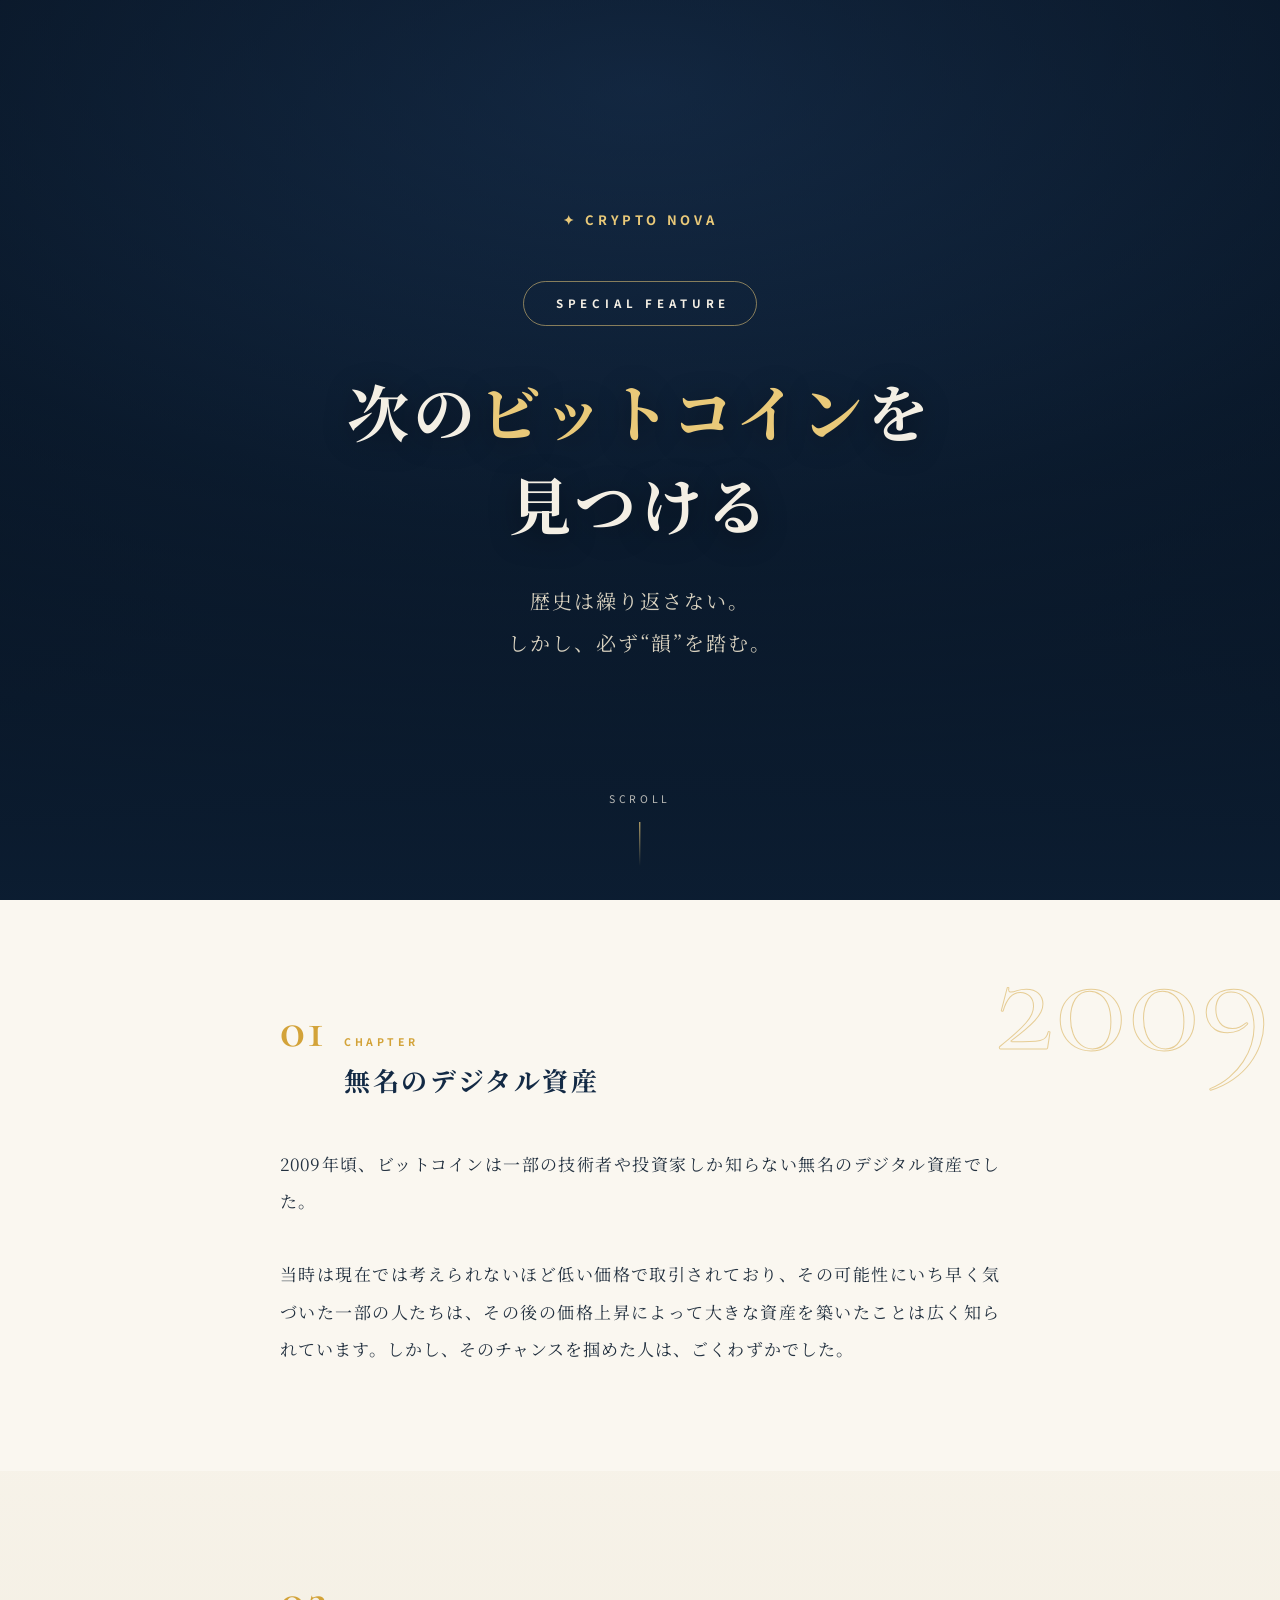
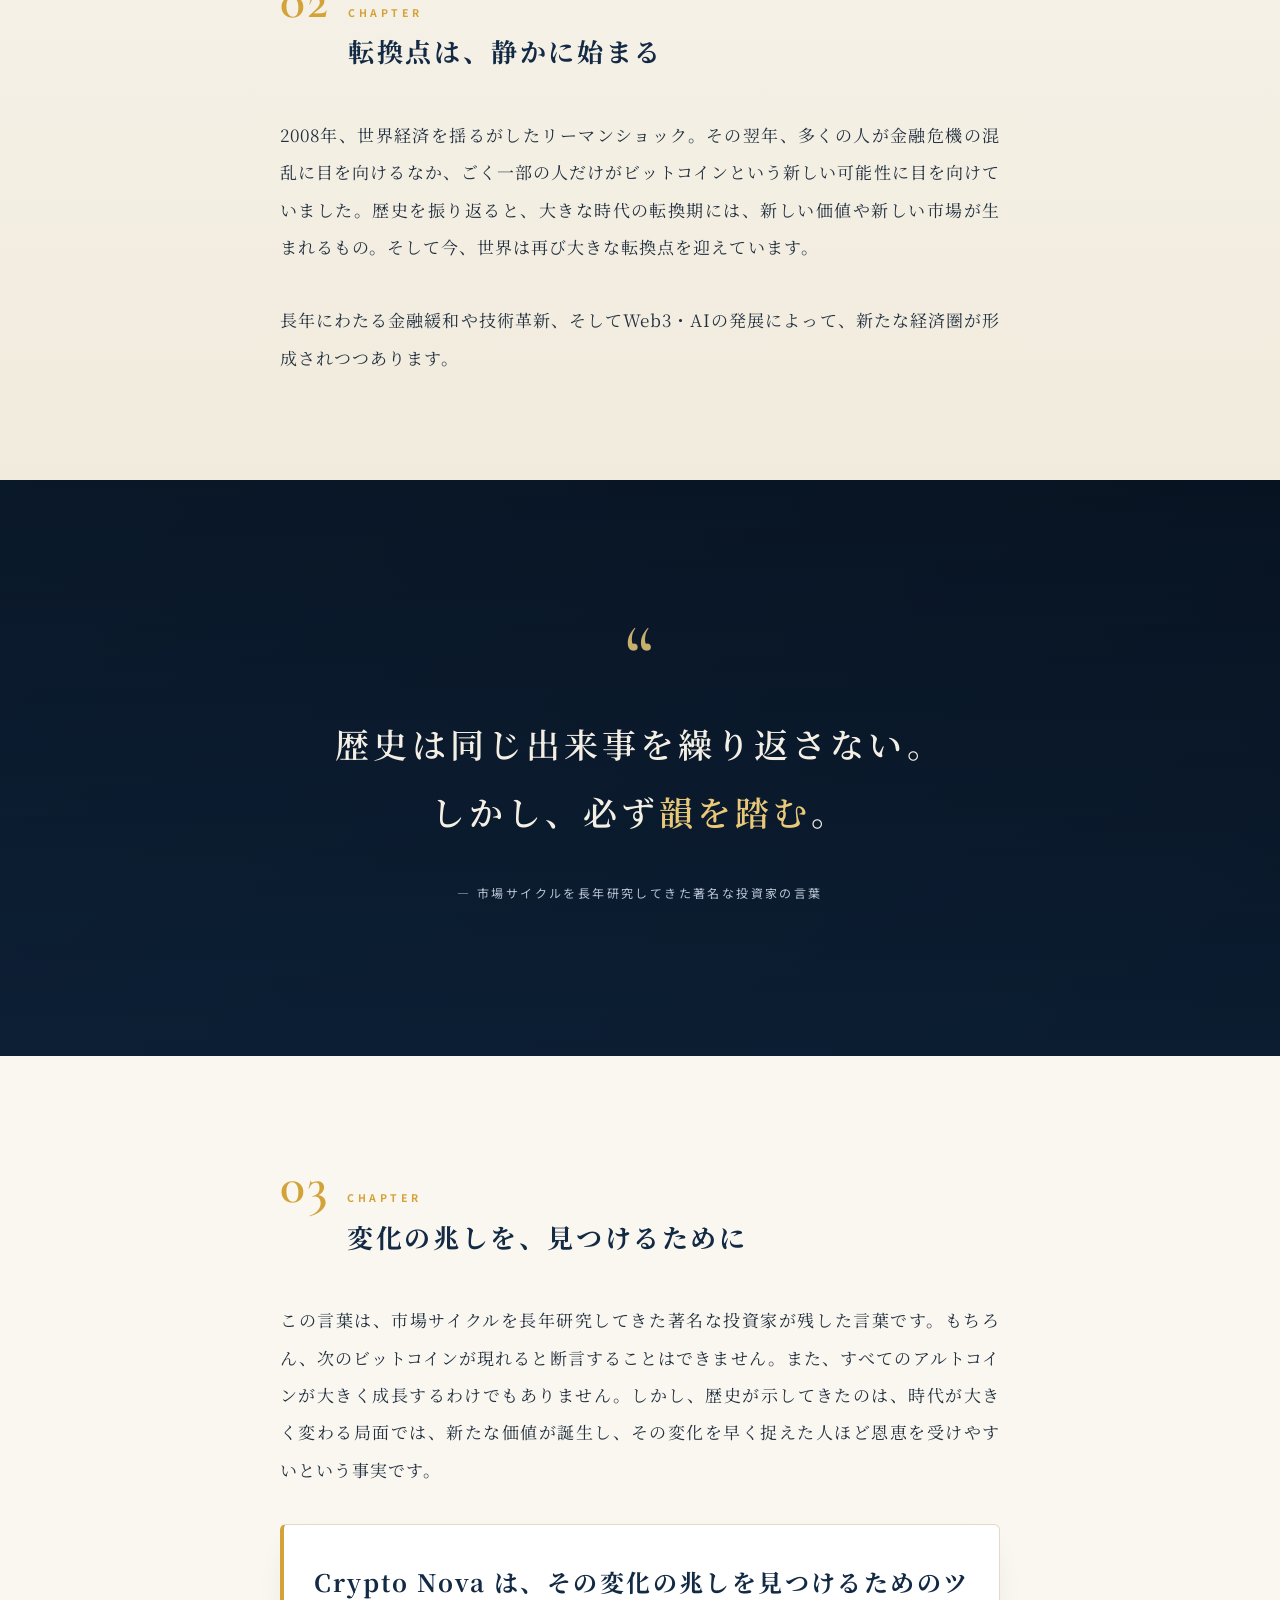
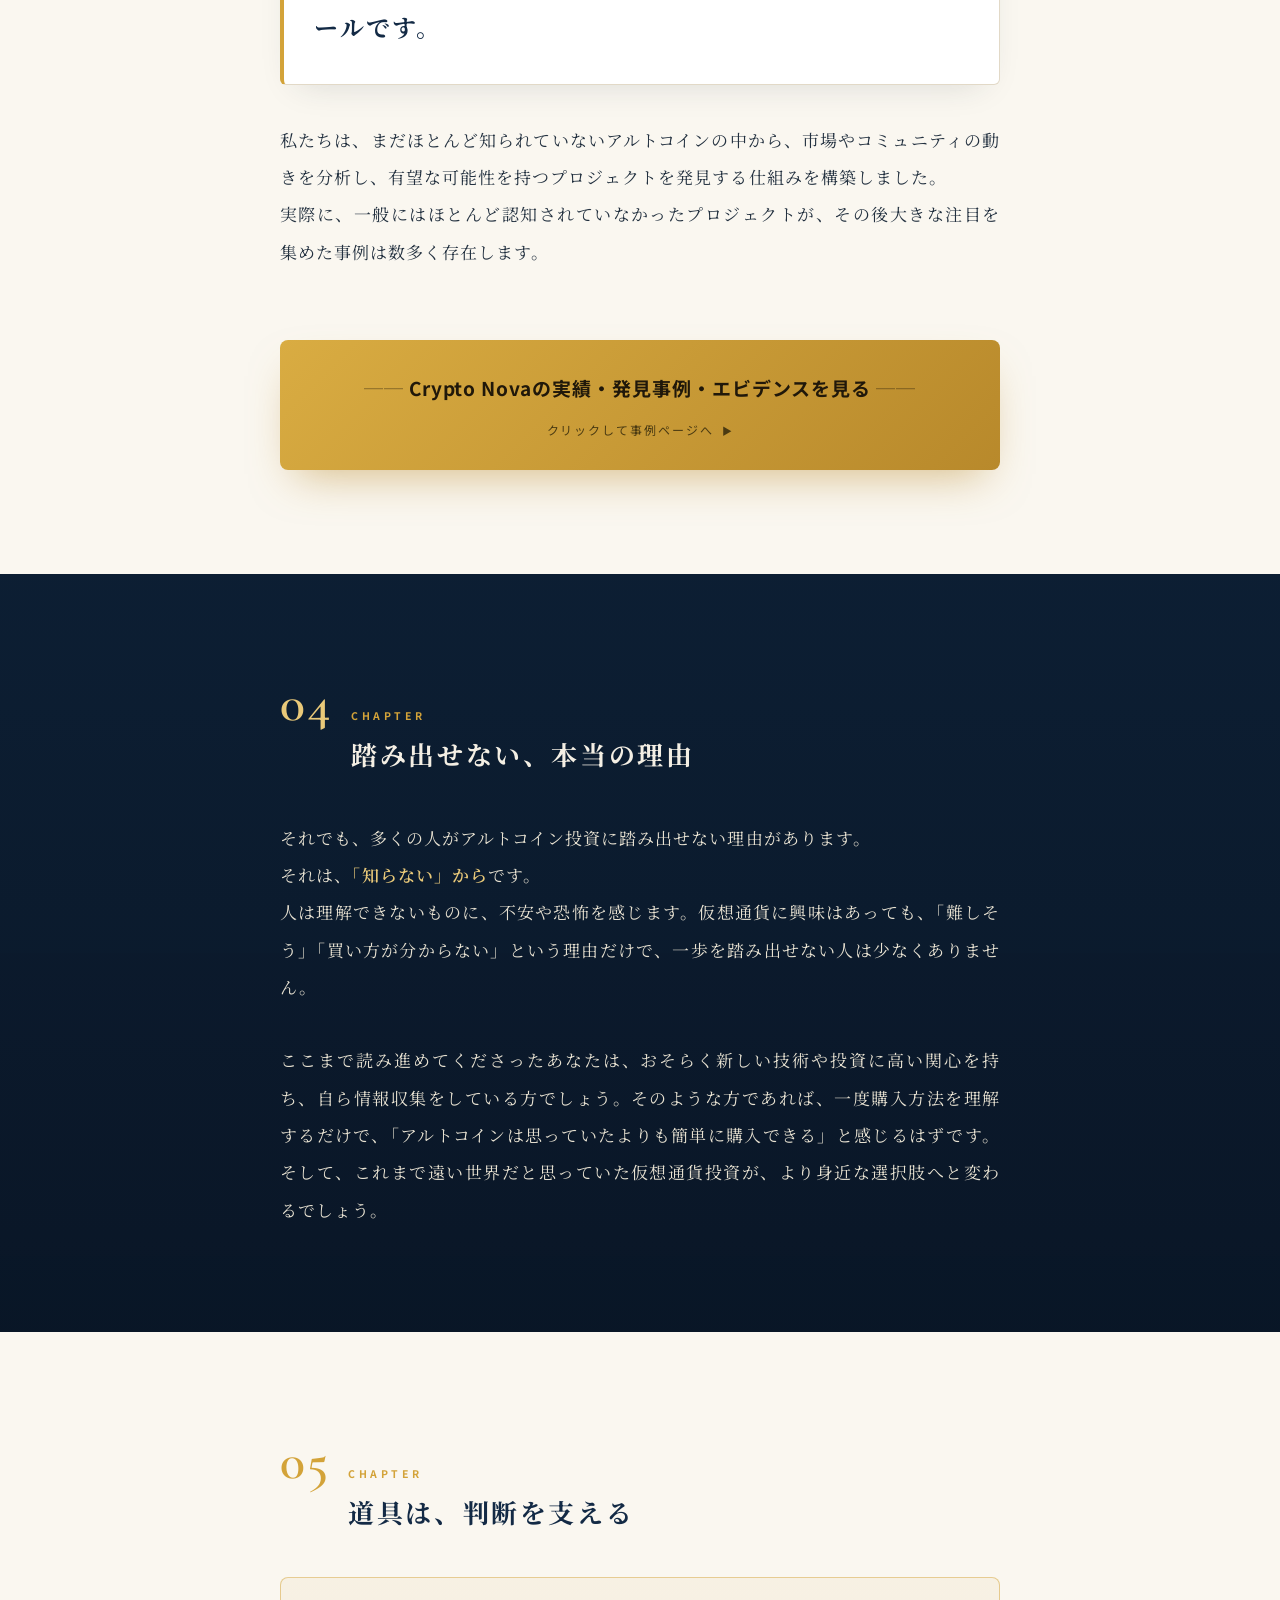
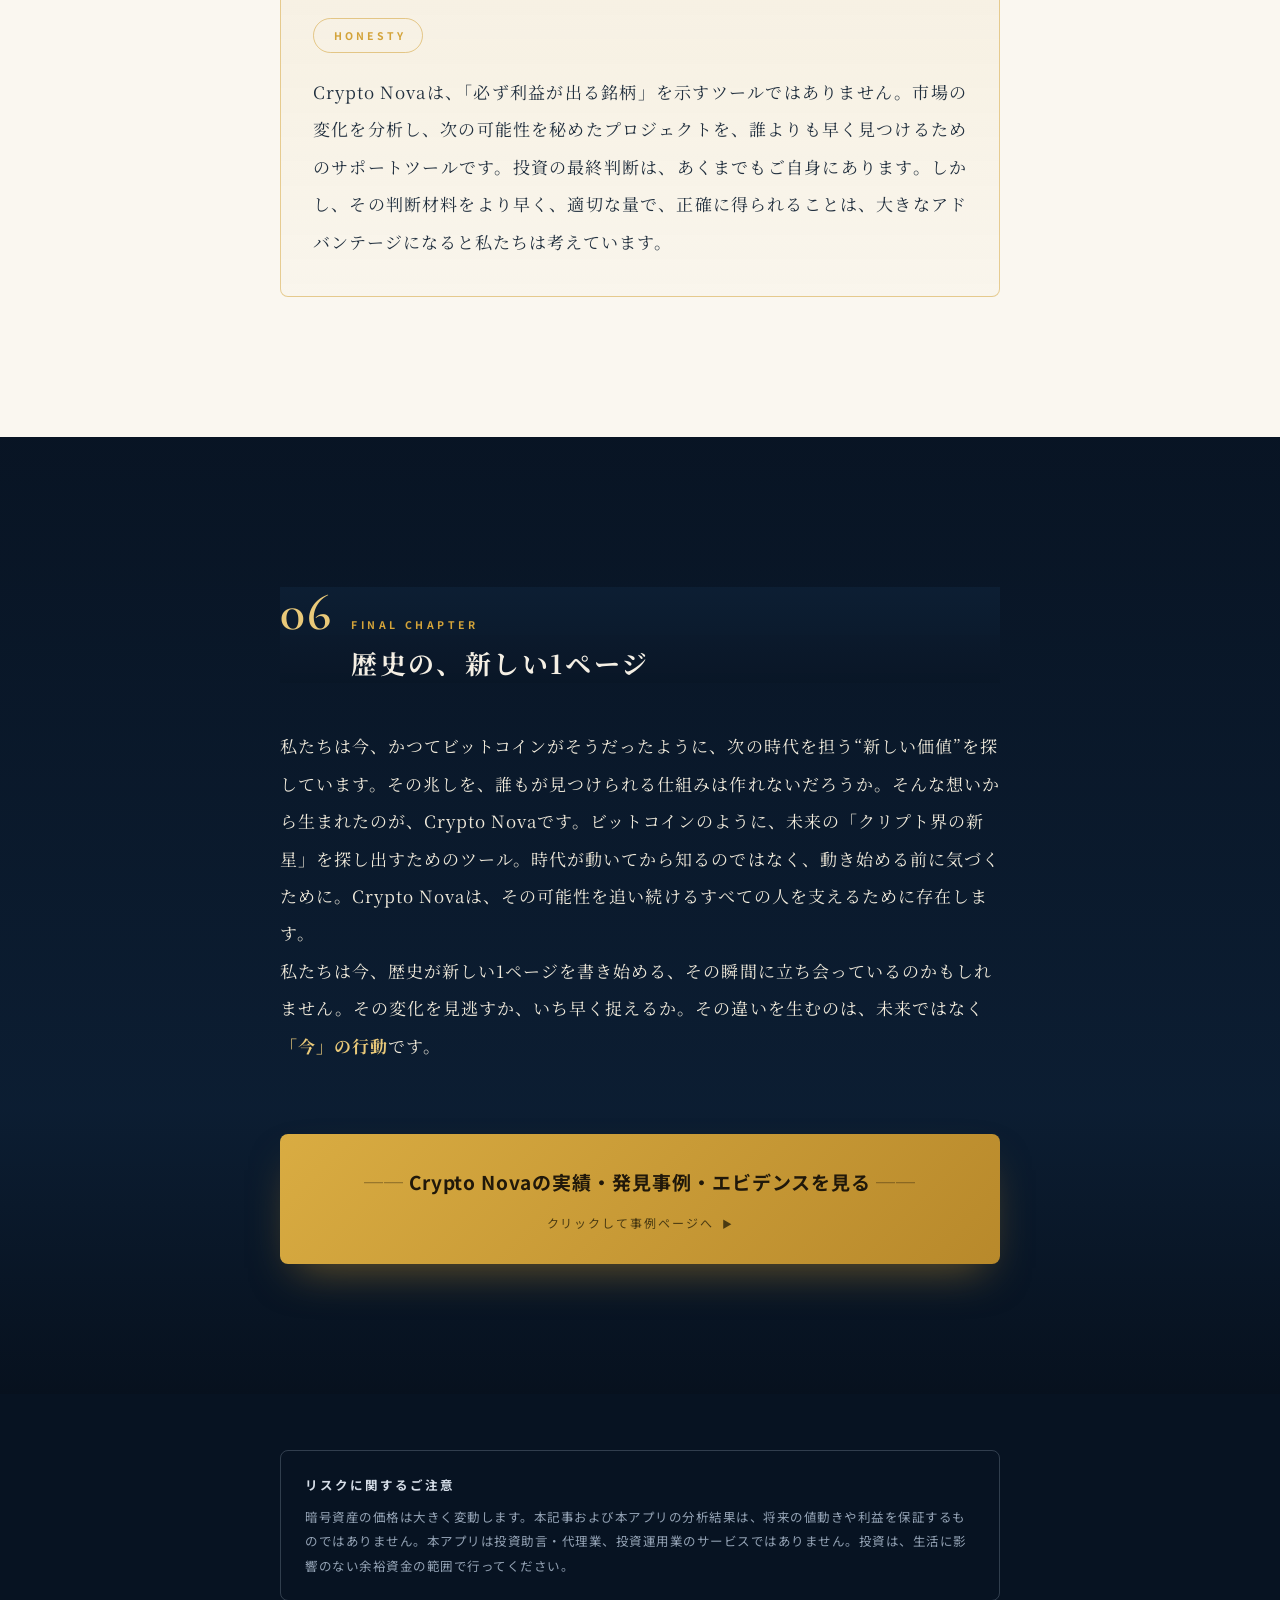
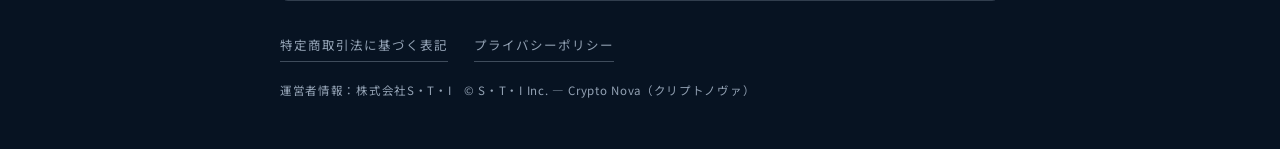
==== article2.html @ c50ba58b "リッチ版の記事型LP article2.html を追加（章立て・背景画像・スクロール演出）" ====
<!doctype html>
<html lang="ja">
<head>
<meta charset="utf-8" />
<meta name="viewport" content="width=device-width, initial-scale=1" />
<title>次のビットコインを見つける｜Crypto Nova 特集</title>
<meta name="description" content="歴史は繰り返さない。しかし、必ず“韻”を踏む。時代の転換点と暗号資産市場について、Crypto Novaが考えていること。">
<meta name="robots" content="noindex">

<meta property="og:type" content="article">
<meta property="og:site_name" content="Crypto Nova（クリプトノヴァ）">
<meta property="og:title" content="次のビットコインを見つける">
<meta property="og:description" content="歴史は繰り返さない。しかし、必ず“韻”を踏む。">
<meta property="og:locale" content="ja_JP">

<link rel="icon" href="data:image/svg+xml,%3Csvg xmlns='http://www.w3.org/2000/svg' viewBox='0 0 32 32'%3E%3Crect width='32' height='32' rx='7' fill='%23132A45'/%3E%3Cpath d='M16 5l2.4 8.6L27 16l-8.6 2.4L16 27l-2.4-8.6L5 16l8.6-2.4z' fill='%23FFE9A8'/%3E%3C/svg%3E">
<link rel="preconnect" href="https://fonts.googleapis.com">
<link rel="preconnect" href="https://fonts.gstatic.com" crossorigin>
<link href="https://fonts.googleapis.com/css2?family=Noto+Serif+JP:wght@400;500;600;700&family=Noto+Sans+JP:wght@400;500;700&family=Cormorant+Garamond:ital,wght@0,500;0,600&display=swap" rel="stylesheet">

<style>
:root{
  --paper:#FAF7F0;
  --paper-2:#F1EBDD;
  --ink:#22303F;
  --ink-dim:#5C6B7C;
  --navy:#132A45;
  --navy-2:#0C1E33;
  --blue:#1B6FD0;
  --gold:#D3A339;
  --gold-soft:#E9C979;
  --gold-pale:#F6E7BE;
  --line:#E2D9C7;
  --serif:"Noto Serif JP","Hiragino Mincho ProN","Yu Mincho",serif;
  --sans:"Noto Sans JP","Hiragino Kaku Gothic ProN",sans-serif;
  --latin:"Cormorant Garamond",Georgia,serif;
}
*{ margin:0; padding:0; box-sizing:border-box; }
html{ scroll-behavior:smooth; }
body{
  background:var(--paper);
  color:var(--ink);
  font-family:var(--serif);
  font-size:17px;
  line-height:2.2;
  letter-spacing:.06em;
  overflow-x:hidden;
  -webkit-font-smoothing:antialiased;
}
a{ color:inherit; text-decoration:none; }
img{ max-width:100%; display:block; }
::selection{ background:rgba(233,201,121,.4); }

/* 読了プログレスバー */
.progress{ position:fixed; top:0; left:0; width:100%; height:3px; z-index:60; }
.progress i{ display:block; height:100%; width:0; background:linear-gradient(90deg,var(--gold),var(--gold-soft)); }

/* ふわっと出現 */
.rv{ opacity:0; transform:translateY(26px); transition:opacity .9s ease, transform .9s ease; }
.rv.on{ opacity:1; transform:none; }

/* ============ HERO（第0章・全画面） ============ */
.hero{
  position:relative; min-height:100svh;
  display:flex; align-items:center; justify-content:center; text-align:center;
  color:#F4EFE4;
  background:
    linear-gradient(180deg, rgba(7,17,30,.55) 0%, rgba(7,17,30,.35) 45%, rgba(12,30,51,.92) 100%),
    url("images/article-hero.webp") center/cover no-repeat,
    radial-gradient(120% 90% at 50% 10%, #1E3D63 0%, #0C1E33 55%, #060F1B 100%);
}
.hero-in{ position:relative; z-index:2; padding:90px 24px 120px; max-width:820px; }
.hero-brand{
  font-family:var(--sans); font-size:13px; font-weight:700; letter-spacing:.28em;
  color:var(--gold-soft); margin-bottom:46px;
}
.hero-brand .star{ margin-right:8px; }
.hero-kicker{
  display:inline-block; font-family:var(--sans); font-size:11.5px; font-weight:700;
  letter-spacing:.42em; padding:9px 26px 9px 32px; margin-bottom:38px;
  color:#F4EFE4; border:1px solid rgba(233,201,121,.55); border-radius:100px;
}
.hero h1{
  font-size:clamp(34px,7vw,62px); font-weight:700; line-height:1.5;
  letter-spacing:.06em; margin-bottom:30px;
  text-shadow:0 4px 30px rgba(0,0,0,.45);
}
.hero h1 .gold{ color:var(--gold-soft); }
.hero-lede{
  font-size:clamp(15.5px,2.8vw,20px); line-height:2.1; color:#D9D2C0;
  letter-spacing:.1em;
}
.hero-scroll{
  position:absolute; bottom:34px; left:50%; transform:translateX(-50%);
  font-family:var(--sans); font-size:10.5px; letter-spacing:.34em; color:rgba(244,239,228,.75);
  z-index:2;
}
.hero-scroll::after{
  content:""; display:block; width:1px; height:44px; margin:12px auto 0;
  background:linear-gradient(180deg, var(--gold-soft), transparent);
  animation:drip 2s ease-in-out infinite;
}
@keyframes drip{ 0%{ transform:scaleY(0); transform-origin:top; } 55%{ transform:scaleY(1); transform-origin:top; } 100%{ opacity:0; transform:scaleY(1); } }

/* ============ 章見出し ============ */
.chapter{
  display:flex; align-items:baseline; gap:18px; margin-bottom:44px;
}
.ch-num{
  font-family:var(--latin); font-size:52px; line-height:1; color:var(--gold);
  font-weight:600; letter-spacing:.04em;
}
.ch-body .ch-en{
  font-family:var(--sans); font-size:10.5px; font-weight:700; letter-spacing:.34em;
  color:var(--gold); margin-bottom:6px;
}
.ch-body .ch-ttl{
  font-size:clamp(20px,3.6vw,26px); font-weight:700; color:var(--navy);
  letter-spacing:.1em; line-height:1.6;
}
.dark .ch-body .ch-ttl{ color:#F4EFE4; }
.dark .ch-num{ color:var(--gold-soft); }

/* ============ 本文ブロック ============ */
.block{ position:relative; padding:104px 24px; }
.block-in{ max-width:720px; margin:0 auto; position:relative; z-index:2; }
.block p{ margin-bottom:2.1em; text-align:justify; }
.block p:last-child{ margin-bottom:0; }
.block p b{ font-weight:600; color:var(--navy); }

.bg-paper{ background:var(--paper); }
.bg-paper2{
  background:
    linear-gradient(180deg, rgba(250,247,240,.6), rgba(241,235,221,.9)),
    var(--paper-2);
}
.dark{
  background:
    linear-gradient(180deg, rgba(12,30,51,.94), rgba(9,22,38,.96)),
    var(--navy-2);
  color:#E8E2D2;
}
.dark .block-in p b{ color:var(--gold-soft); }

/* 年号の大装飾 */
.year-mark{
  font-family:var(--latin); font-size:clamp(84px,16vw,150px); line-height:1;
  color:transparent; -webkit-text-stroke:1px rgba(211,163,57,.5);
  position:absolute; top:26px; right:8px; z-index:1; user-select:none;
}

/* ============ 引用（全幅・背景画像） ============ */
.quote-sec{
  position:relative; padding:150px 24px; text-align:center; color:#F4EFE4;
  background:
    linear-gradient(180deg, rgba(7,17,30,.78), rgba(12,30,51,.85)),
    url("images/article-quote.webp") center/cover no-repeat,
    linear-gradient(135deg, #14304F 0%, #0C1E33 60%, #071220 100%);
}
.quote-sec .q-mark{
  font-family:var(--latin); font-size:90px; line-height:.6; color:var(--gold-soft); opacity:.85;
  display:block; margin-bottom:26px;
}
.quote-sec .q-body{
  font-size:clamp(21px,4.4vw,34px); font-weight:600; line-height:2;
  letter-spacing:.12em; max-width:760px; margin:0 auto;
}
.quote-sec .q-body .gold{ color:var(--gold-soft); }
.quote-sec .q-cite{
  margin-top:34px; font-family:var(--sans); font-size:12px; letter-spacing:.2em; color:#B9C5D4;
}

/* ============ エビデンス誘導CTA ============ */
.evi{ margin:70px 0 0; text-align:center; }
.evi a{
  position:relative; display:block; overflow:hidden;
  background:linear-gradient(135deg,#D9AC42,#B8892B);
  color:#20180A; border-radius:8px;
  padding:30px 26px 27px;
  box-shadow:0 20px 44px -16px rgba(184,137,43,.55);
  transition:transform .18s ease, box-shadow .18s ease;
}
.evi a:hover{ transform:translateY(-3px); box-shadow:0 26px 54px -16px rgba(184,137,43,.65); }
.evi a::after{
  content:""; position:absolute; top:0; left:-70%; width:45%; height:100%;
  background:linear-gradient(105deg, transparent, rgba(255,255,255,.5), transparent);
  transform:skewX(-18deg);
  animation:shine 3.4s ease-in-out infinite;
}
@keyframes shine{ 0%,60%{ left:-70%; } 100%{ left:130%; } }
.evi .evi-line{
  font-family:var(--sans); font-weight:700;
  font-size:clamp(15px,3vw,19px); letter-spacing:.05em; line-height:1.8;
}
.evi .evi-line::before{ content:"── "; opacity:.55; }
.evi .evi-line::after{ content:" ──"; opacity:.55; }
.evi .evi-sub{
  display:block; margin-top:9px; font-family:var(--sans); font-size:12px;
  letter-spacing:.16em; color:#4A3A12;
}
.evi .evi-sub::after{ content:"▶"; font-size:10px; margin-left:8px; }

/* ============ コールアウト ============ */
.callout{
  margin:0 0 2.1em; padding:34px 30px;
  background:#fff; border:1px solid var(--line); border-left:4px solid var(--gold);
  border-radius:6px; box-shadow:0 14px 34px -18px rgba(34,48,63,.18);
}
.callout .co-big{
  font-size:clamp(19px,3.4vw,24px); font-weight:700; color:var(--navy);
  line-height:1.9; letter-spacing:.08em;
}

/* 正直の枠（利益保証しない段落） */
.honest{
  margin:0 0 2.1em; padding:36px 32px;
  border:1px solid rgba(211,163,57,.5); border-radius:8px;
  background:linear-gradient(180deg, rgba(211,163,57,.07), rgba(211,163,57,.02));
}
.honest .h-tag{
  display:inline-block; font-family:var(--sans); font-size:10.5px; font-weight:700;
  letter-spacing:.3em; color:var(--gold); border:1px solid rgba(211,163,57,.55);
  border-radius:100px; padding:5px 16px 5px 20px; margin-bottom:20px;
}

/* ============ 最終章（背景画像） ============ */
.final{
  position:relative; padding:150px 24px 130px; color:#F0EADB;
  background:
    linear-gradient(180deg, rgba(7,17,30,.82) 0%, rgba(12,30,51,.88) 70%, rgba(7,17,30,.96) 100%),
    url("images/article-dawn.webp") center/cover no-repeat,
    linear-gradient(180deg, #0F2440 0%, #071322 100%);
}
.final .block-in p b{ color:var(--gold-soft); }

/* ============ フッター ============ */
footer{ background:#071322; color:#93A2B4; padding:56px 24px 46px; font-family:var(--sans); }
.foot-in{ max-width:720px; margin:0 auto; }
.risk{
  font-size:12.5px; line-height:1.95; letter-spacing:.04em;
  padding:22px 24px; border:1px solid rgba(147,162,180,.3); border-radius:8px;
  margin-bottom:30px;
}
.risk b{ display:block; color:#D6DEE8; margin-bottom:8px; letter-spacing:.16em; }
.foot-links{ display:flex; flex-wrap:wrap; gap:10px 26px; font-size:12.5px; margin-bottom:16px; }
.foot-links a{ border-bottom:1px solid rgba(147,162,180,.4); padding-bottom:2px; }
.foot-links a:hover{ color:#fff; }
.copy{ font-size:11.5px; letter-spacing:.06em; }

@media (max-width:600px){
  body{ font-size:15.5px; line-height:2.1; }
  .block{ padding:78px 20px; }
  .quote-sec{ padding:110px 20px; }
  .final{ padding:110px 20px 96px; }
  .chapter{ gap:14px; margin-bottom:34px; }
  .ch-num{ font-size:40px; }
  .callout{ padding:26px 20px; }
  .honest{ padding:28px 20px; }
  .evi{ margin-top:54px; }
}
</style>
</head>
<body>

<div class="progress" aria-hidden="true"><i id="pgb"></i></div>

<!-- ============ HERO ============ -->
<header class="hero">
  <div class="hero-in">
    <p class="hero-brand"><span class="star">✦</span>CRYPTO NOVA</p>
    <p class="hero-kicker">SPECIAL FEATURE</p>
    <h1>次の<span class="gold">ビットコイン</span>を<br>見つける</h1>
    <p class="hero-lede">歴史は繰り返さない。<br>しかし、必ず“韻”を踏む。</p>
  </div>
  <p class="hero-scroll">SCROLL</p>
</header>

<main>

<!-- ============ 第1章：2009 ============ -->
<section class="block bg-paper">
  <span class="year-mark" aria-hidden="true">2009</span>
  <div class="block-in">
    <div class="chapter rv">
      <span class="ch-num">01</span>
      <div class="ch-body">
        <p class="ch-en">CHAPTER</p>
        <p class="ch-ttl">無名のデジタル資産</p>
      </div>
    </div>
    <p class="rv">2009年頃、ビットコインは一部の技術者や投資家しか知らない無名のデジタル資産でした。</p>
    <p class="rv">当時は現在では考えられないほど低い価格で取引されており、その可能性にいち早く気づいた一部の人たちは、その後の価格上昇によって大きな資産を築いたことは広く知られています。しかし、そのチャンスを掴めた人は、ごくわずかでした。</p>
  </div>
</section>

<!-- ============ 第2章：転換点 ============ -->
<section class="block bg-paper2">
  <div class="block-in">
    <div class="chapter rv">
      <span class="ch-num">02</span>
      <div class="ch-body">
        <p class="ch-en">CHAPTER</p>
        <p class="ch-ttl">転換点は、静かに始まる</p>
      </div>
    </div>
    <p class="rv">2008年、世界経済を揺るがしたリーマンショック。その翌年、多くの人が金融危機の混乱に目を向けるなか、ごく一部の人だけがビットコインという新しい可能性に目を向けていました。歴史を振り返ると、大きな時代の転換期には、新しい価値や新しい市場が生まれるもの。そして今、世界は再び大きな転換点を迎えています。</p>
    <p class="rv">長年にわたる金融緩和や技術革新、そしてWeb3・AIの発展によって、新たな経済圏が形成されつつあります。</p>
  </div>
</section>

<!-- ============ 引用（全幅） ============ -->
<section class="quote-sec">
  <span class="q-mark" aria-hidden="true">“</span>
  <p class="q-body rv">歴史は同じ出来事を繰り返さない。<br>しかし、必ず<span class="gold">韻を踏む</span>。</p>
  <p class="q-cite rv">― 市場サイクルを長年研究してきた著名な投資家の言葉</p>
</section>

<!-- ============ 第3章：兆しを見つける ============ -->
<section class="block bg-paper">
  <div class="block-in">
    <div class="chapter rv">
      <span class="ch-num">03</span>
      <div class="ch-body">
        <p class="ch-en">CHAPTER</p>
        <p class="ch-ttl">変化の兆しを、見つけるために</p>
      </div>
    </div>
    <p class="rv">この言葉は、市場サイクルを長年研究してきた著名な投資家が残した言葉です。もちろん、次のビットコインが現れると断言することはできません。また、すべてのアルトコインが大きく成長するわけでもありません。しかし、歴史が示してきたのは、時代が大きく変わる局面では、新たな価値が誕生し、その変化を早く捉えた人ほど恩恵を受けやすいという事実です。</p>
    <div class="callout rv">
      <p class="co-big">Crypto Nova は、その変化の兆しを見つけるためのツールです。</p>
    </div>
    <p class="rv">私たちは、まだほとんど知られていないアルトコインの中から、市場やコミュニティの動きを分析し、有望な可能性を持つプロジェクトを発見する仕組みを構築しました。<br>
    実際に、一般にはほとんど認知されていなかったプロジェクトが、その後大きな注目を集めた事例は数多く存在します。</p>

    <div class="evi rv">
      <a href="https://cryptonova.jp/evidence-info/index.html#results">
        <span class="evi-line">Crypto Novaの実績・発見事例・エビデンスを見る</span>
        <span class="evi-sub">クリックして事例ページへ</span>
      </a>
    </div>
  </div>
</section>

<!-- ============ 第4章：踏み出せない理由 ============ -->
<section class="block dark">
  <div class="block-in">
    <div class="chapter rv">
      <span class="ch-num">04</span>
      <div class="ch-body">
        <p class="ch-en">CHAPTER</p>
        <p class="ch-ttl">踏み出せない、本当の理由</p>
      </div>
    </div>
    <p class="rv">それでも、多くの人がアルトコイン投資に踏み出せない理由があります。<br>
    それは、<b>「知らない」から</b>です。<br>
    人は理解できないものに、不安や恐怖を感じます。仮想通貨に興味はあっても、「難しそう」「買い方が分からない」という理由だけで、一歩を踏み出せない人は少なくありません。</p>
    <p class="rv">ここまで読み進めてくださったあなたは、おそらく新しい技術や投資に高い関心を持ち、自ら情報収集をしている方でしょう。そのような方であれば、一度購入方法を理解するだけで、「アルトコインは思っていたよりも簡単に購入できる」と感じるはずです。そして、これまで遠い世界だと思っていた仮想通貨投資が、より身近な選択肢へと変わるでしょう。</p>
  </div>
</section>

<!-- ============ 第5章：道具の役割 ============ -->
<section class="block bg-paper">
  <div class="block-in">
    <div class="chapter rv">
      <span class="ch-num">05</span>
      <div class="ch-body">
        <p class="ch-en">CHAPTER</p>
        <p class="ch-ttl">道具は、判断を支える</p>
      </div>
    </div>
    <div class="honest rv">
      <span class="h-tag">HONESTY</span>
      <p>Crypto Novaは、「必ず利益が出る銘柄」を示すツールではありません。市場の変化を分析し、次の可能性を秘めたプロジェクトを、誰よりも早く見つけるためのサポートツールです。投資の最終判断は、あくまでもご自身にあります。しかし、その判断材料をより早く、適切な量で、正確に得られることは、大きなアドバンテージになると私たちは考えています。</p>
    </div>
  </div>
</section>

<!-- ============ 最終章：新しい1ページ ============ -->
<section class="final">
  <div class="block-in">
    <div class="chapter dark rv">
      <span class="ch-num">06</span>
      <div class="ch-body">
        <p class="ch-en">FINAL CHAPTER</p>
        <p class="ch-ttl">歴史の、新しい1ページ</p>
      </div>
    </div>
    <p class="rv">私たちは今、かつてビットコインがそうだったように、次の時代を担う“新しい価値”を探しています。その兆しを、誰もが見つけられる仕組みは作れないだろうか。そんな想いから生まれたのが、Crypto Novaです。ビットコインのように、未来の「クリプト界の新星」を探し出すためのツール。時代が動いてから知るのではなく、動き始める前に気づくために。Crypto Novaは、その可能性を追い続けるすべての人を支えるために存在します。</p>
    <p class="rv">私たちは今、歴史が新しい1ページを書き始める、その瞬間に立ち会っているのかもしれません。その変化を見逃すか、いち早く捉えるか。その違いを生むのは、未来ではなく<b>「今」の行動</b>です。</p>

    <div class="evi rv">
      <a href="https://cryptonova.jp/evidence-info/index.html#results">
        <span class="evi-line">Crypto Novaの実績・発見事例・エビデンスを見る</span>
        <span class="evi-sub">クリックして事例ページへ</span>
      </a>
    </div>
  </div>
</section>

</main>

<footer>
  <div class="foot-in">
    <div class="risk">
      <b>リスクに関するご注意</b>
      暗号資産の価格は大きく変動します。本記事および本アプリの分析結果は、将来の値動きや利益を保証するものではありません。本アプリは投資助言・代理業、投資運用業のサービスではありません。投資は、生活に影響のない余裕資金の範囲で行ってください。
    </div>
    <nav class="foot-links" aria-label="規約リンク">
      <a href="https://utage-system.com/p/GmEAOaUJH50i" target="_blank" rel="noopener">特定商取引法に基づく表記</a>
      <a href="https://utage-system.com/p/vxZiZWdCKVAc" target="_blank" rel="noopener">プライバシーポリシー</a>
    </nav>
    <p class="copy">運営者情報：株式会社S・T・I　© S・T・I Inc. — Crypto Nova（クリプトノヴァ）</p>
  </div>
</footer>

<script>
(function(){
  var bar=document.getElementById('pgb');
  function u(){
    var h=document.documentElement;
    var max=h.scrollHeight-h.clientHeight;
    bar.style.width=(max>0?(h.scrollTop/max)*100:0)+'%';
  }
  window.addEventListener('scroll',u,{passive:true}); u();

  var io=new IntersectionObserver(function(es){
    es.forEach(function(e){ if(e.isIntersecting){ e.target.classList.add('on'); io.unobserve(e.target); } });
  },{threshold:.14});
  document.querySelectorAll('.rv').forEach(function(el){ io.observe(el); });
})();
</script>
</body>
</html>
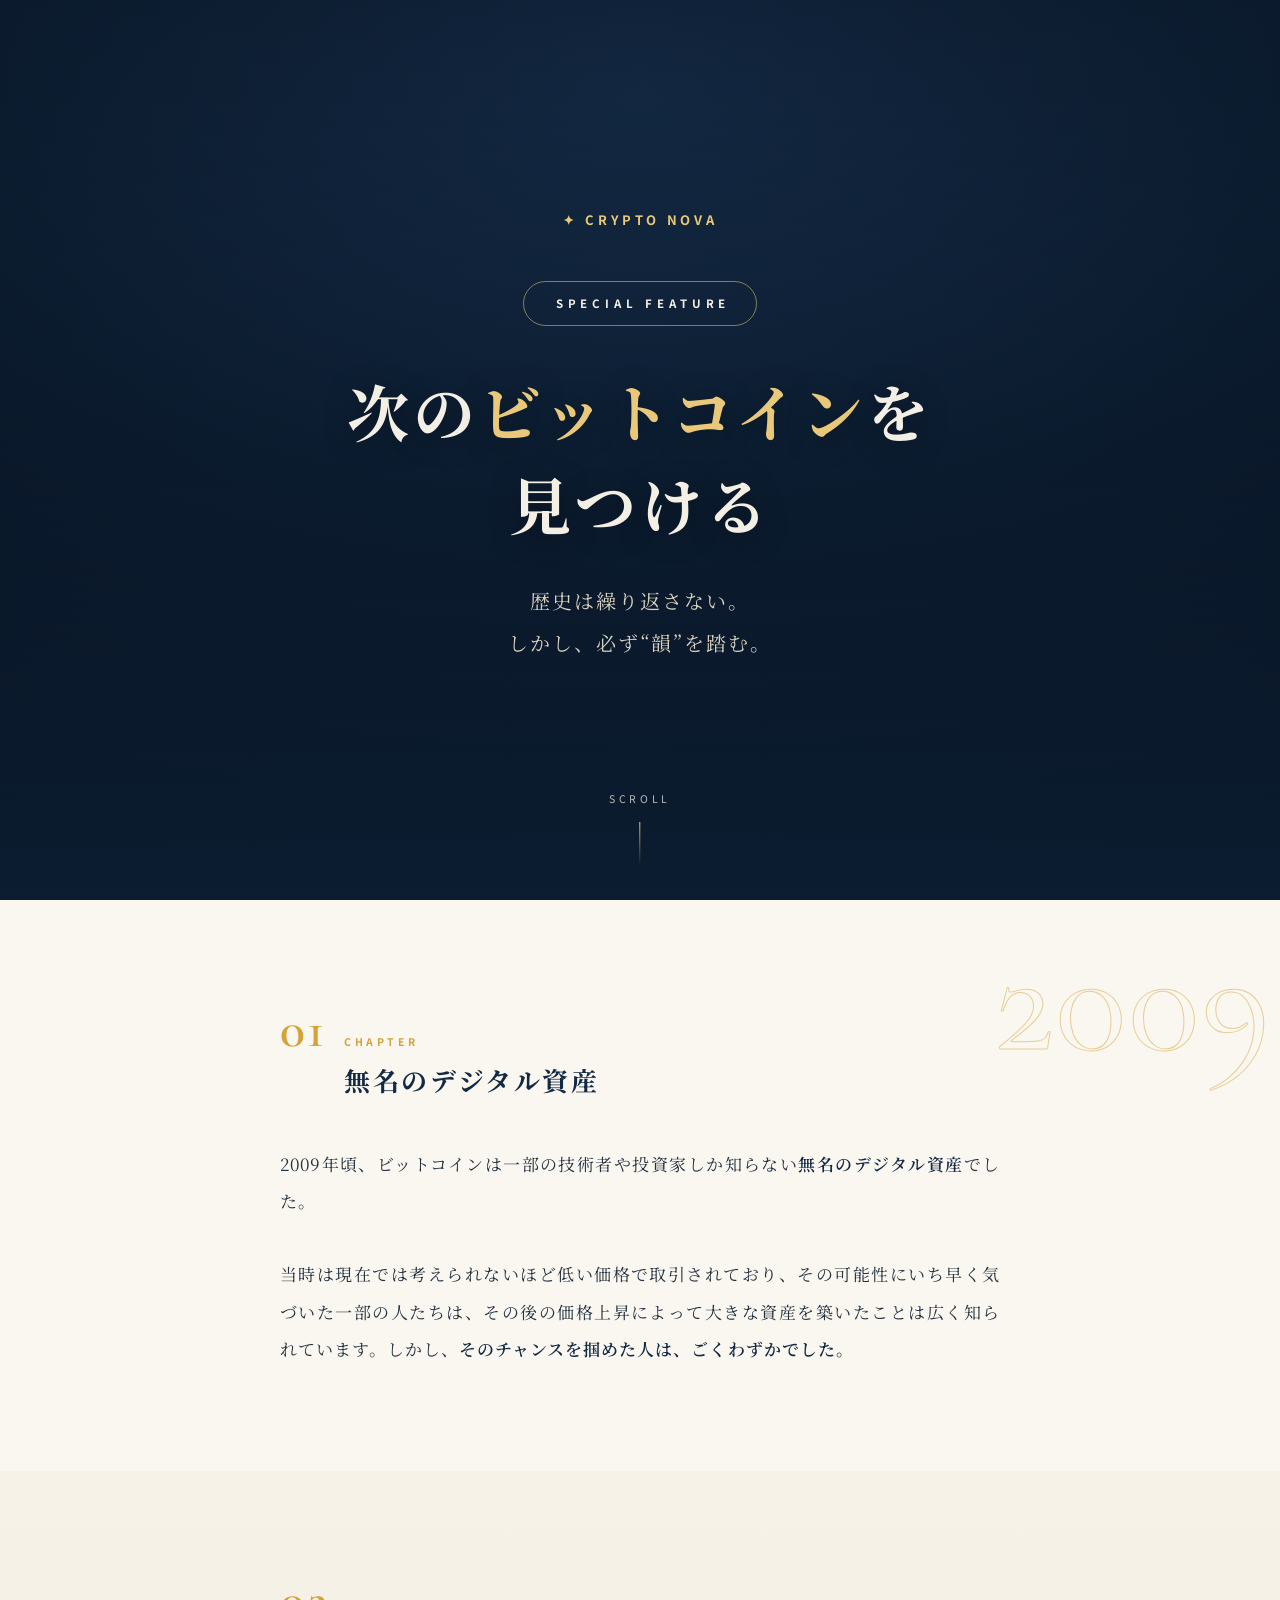
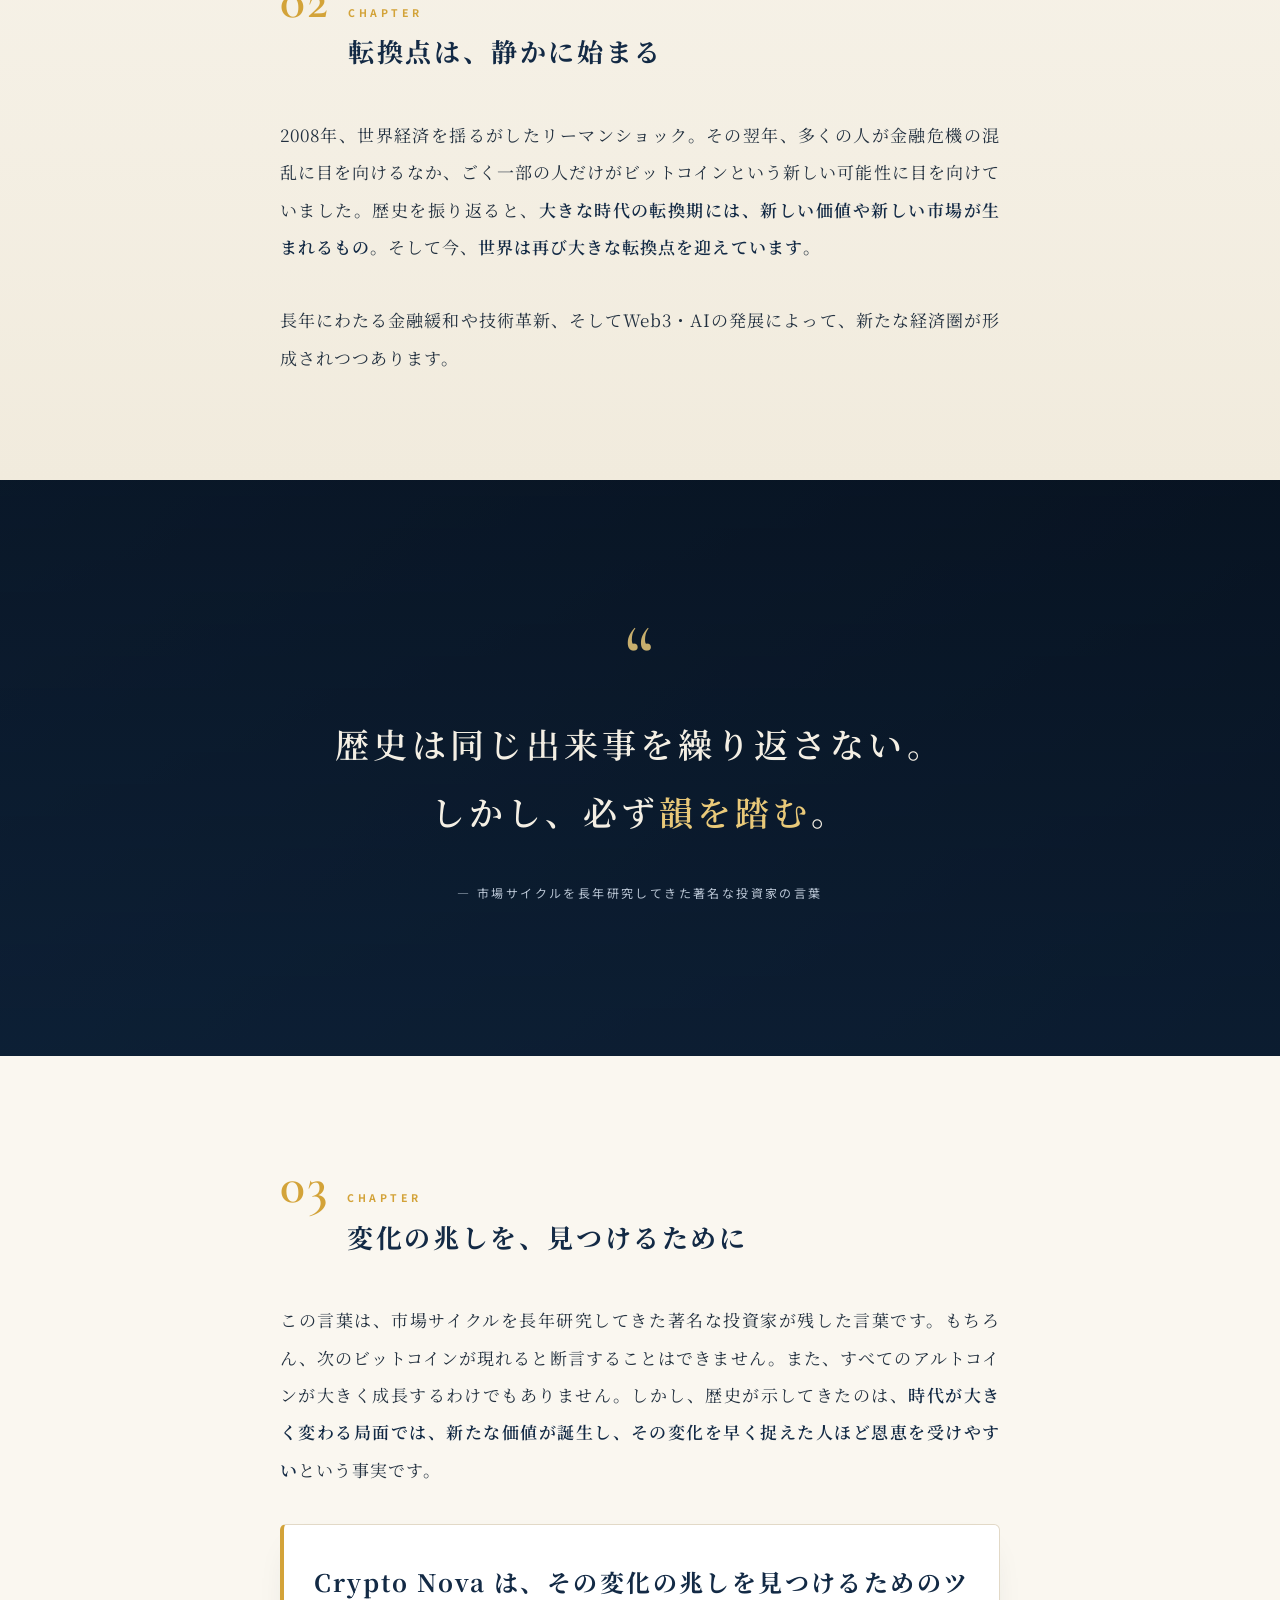
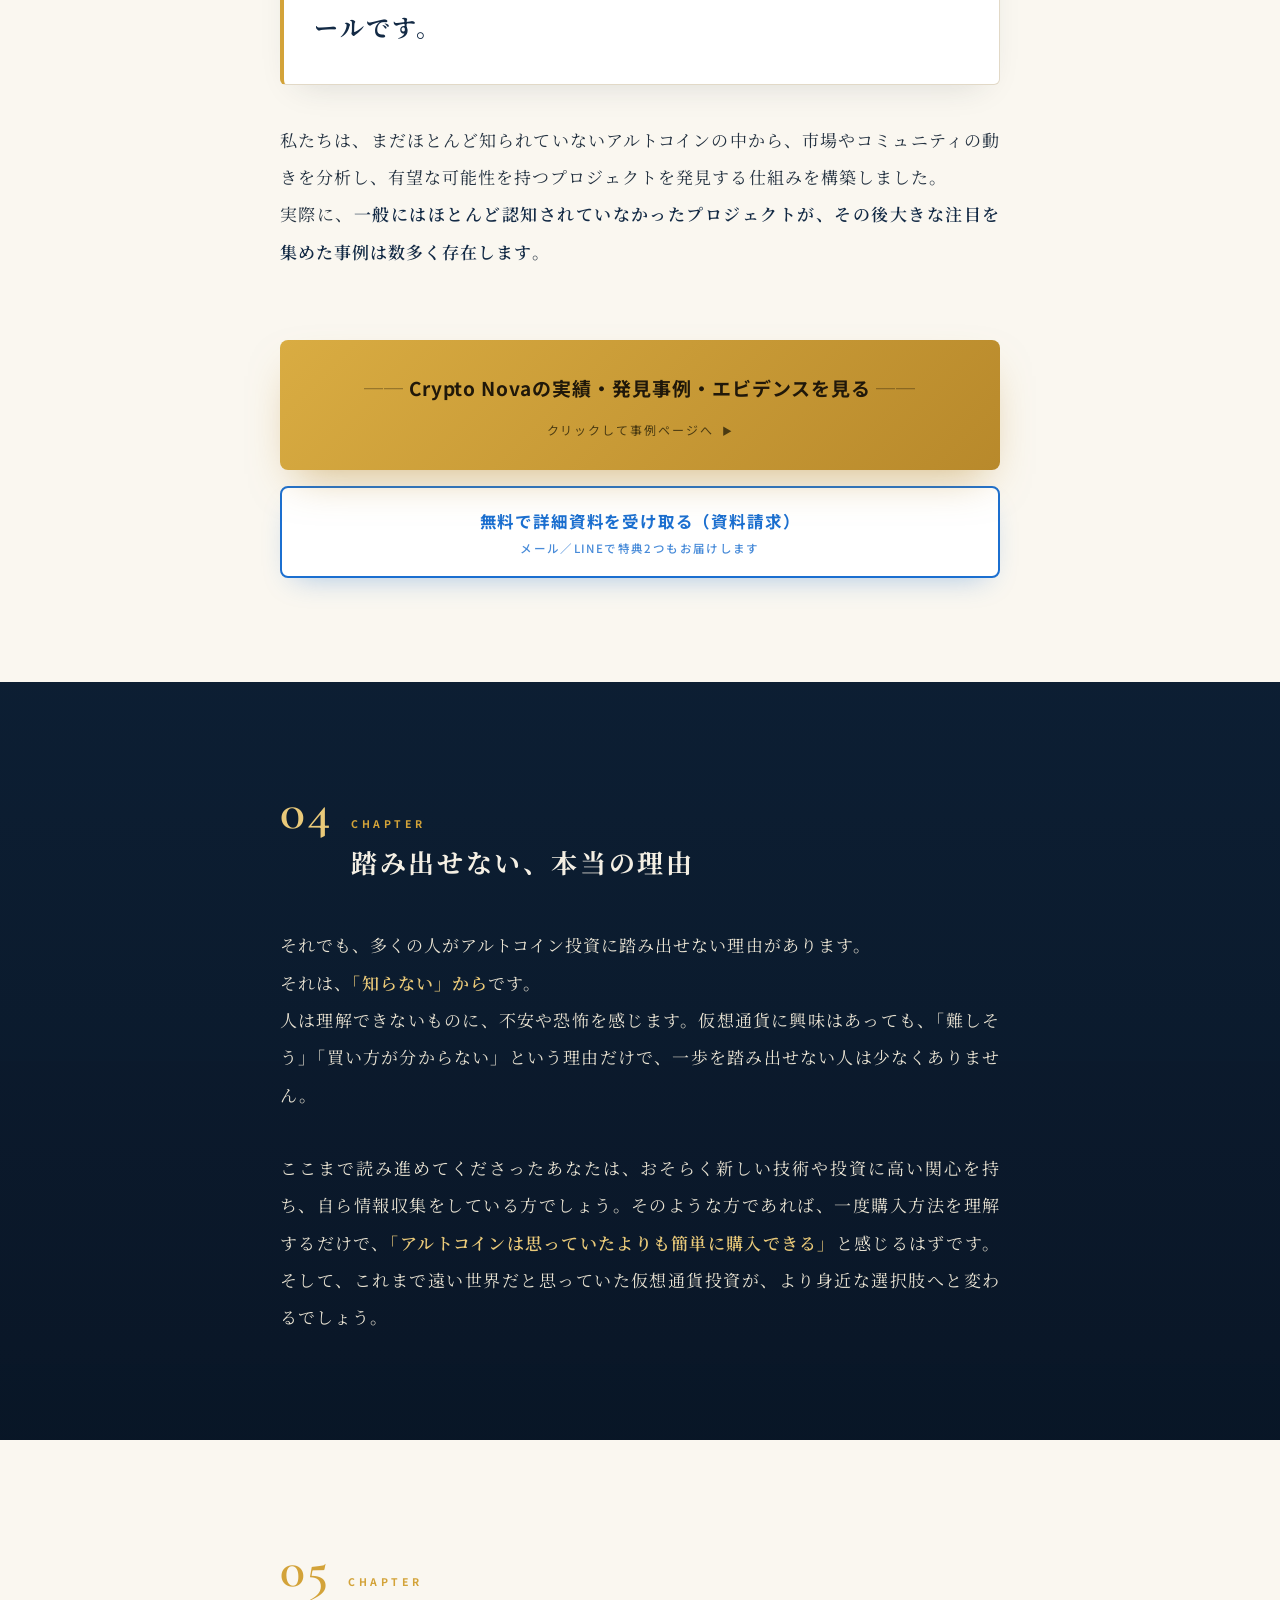
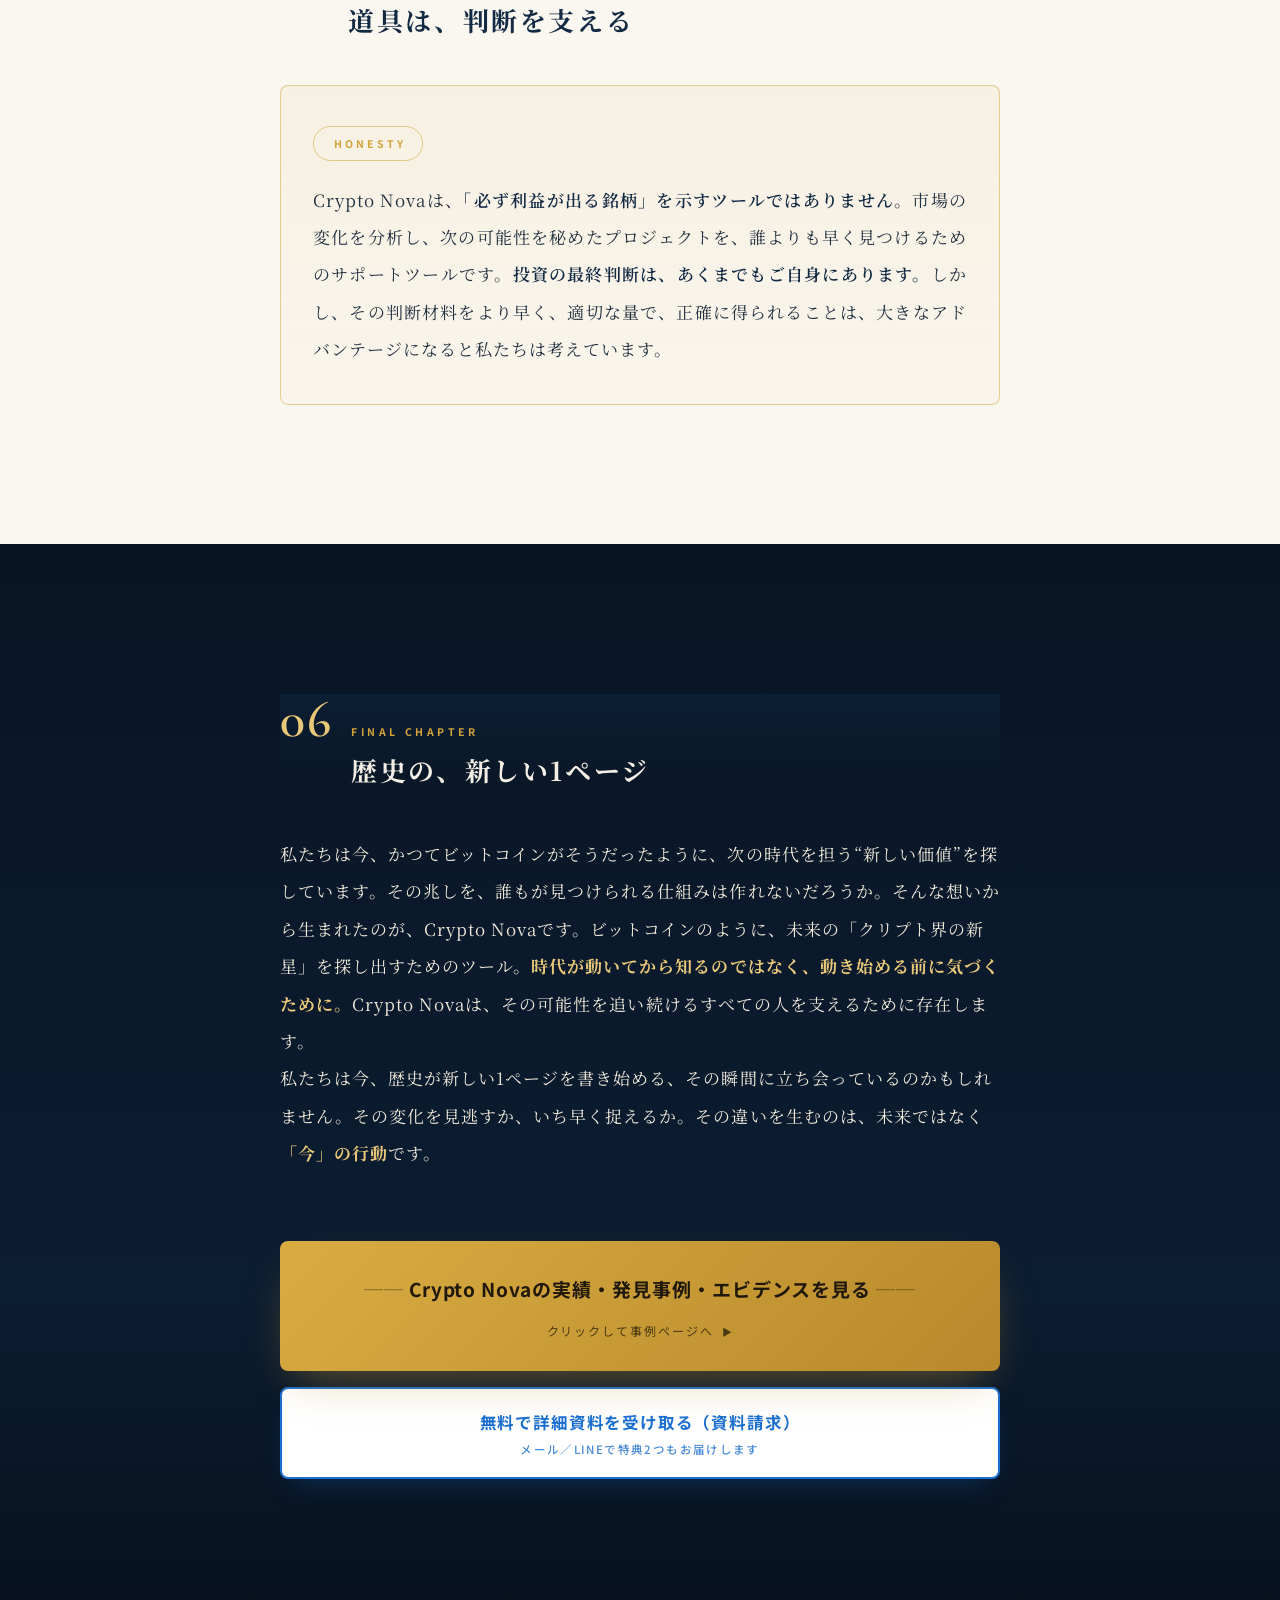
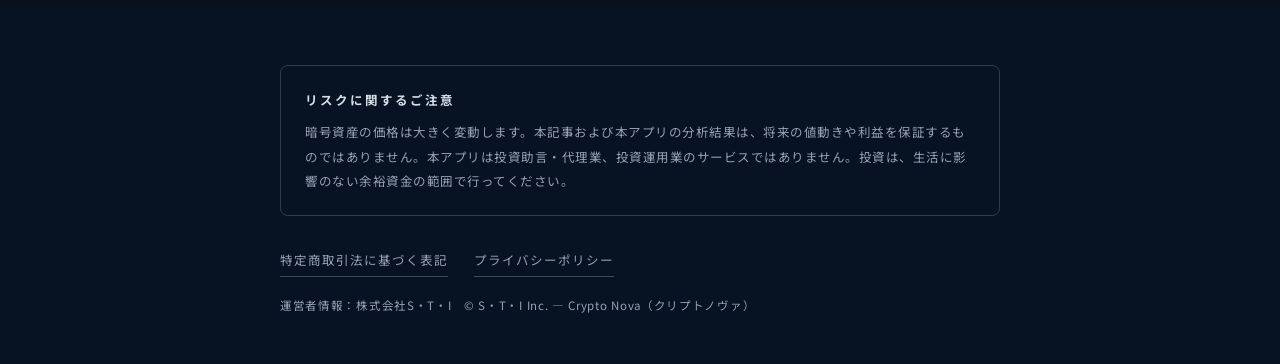
==== commit a6db0226: "article2: スマホ文字サイズ拡大・重要箇所の太字・名言の改行調整・資料請求ボタン/固定バー追加" ====
--- a/article2.html
+++ b/article2.html
@@ -166,6 +166,7 @@
   letter-spacing:.12em; max-width:760px; margin:0 auto;
 }
 .quote-sec .q-body .gold{ color:var(--gold-soft); }
+.quote-sec .q-body .q-l{ white-space:nowrap; }
 .quote-sec .q-cite{
   margin-top:34px; font-family:var(--sans); font-size:12px; letter-spacing:.2em; color:#B9C5D4;
 }
@@ -200,6 +201,38 @@
 }
 .evi .evi-sub::after{ content:"▶"; font-size:10px; margin-left:8px; }
 
+/* 資料請求ボタン（エビデンスCTAの下に併設） */
+.shiryo{ margin-top:16px; text-align:center; }
+.shiryo a{
+  display:block; background:#fff; border:2px solid var(--blue); border-radius:8px;
+  padding:19px 24px 17px; color:var(--blue);
+  font-family:var(--sans); font-weight:700; font-size:clamp(14px,2.8vw,16.5px);
+  letter-spacing:.05em; line-height:1.7;
+  box-shadow:0 12px 30px -14px rgba(27,111,208,.4);
+  transition:transform .18s ease, background .18s ease, color .18s ease;
+}
+.shiryo a:hover{ transform:translateY(-2px); background:var(--blue); color:#fff; }
+.shiryo a span{ display:block; margin-top:4px; font-size:11.5px; font-weight:500; letter-spacing:.12em; opacity:.8; }
+
+/* スマホ固定・資料請求バー */
+.sticky-cta{
+  position:fixed; left:0; right:0; bottom:0; z-index:55;
+  padding:10px 14px calc(10px + env(safe-area-inset-bottom));
+  background:rgba(7,19,34,.92); backdrop-filter:blur(8px);
+  transform:translateY(110%); transition:transform .3s ease;
+  display:none;
+}
+.sticky-cta.show{ transform:none; }
+.sticky-cta a{
+  display:block; text-align:center;
+  background:linear-gradient(135deg,#D9AC42,#B8892B); color:#20180A;
+  font-family:var(--sans); font-weight:700; font-size:15px; letter-spacing:.04em;
+  padding:14px 18px; border-radius:8px;
+  box-shadow:0 10px 26px -10px rgba(184,137,43,.6);
+}
+.sticky-cta a b{ font-weight:700; }
+@media (max-width:760px){ .sticky-cta{ display:block; } }
+
 /* ============ コールアウト ============ */
 .callout{
   margin:0 0 2.1em; padding:34px 30px;
@@ -248,15 +281,17 @@
 .copy{ font-size:11.5px; letter-spacing:.06em; }
 
 @media (max-width:600px){
-  body{ font-size:15.5px; line-height:2.1; }
+  body{ font-size:17.5px; line-height:2.15; }
   .block{ padding:78px 20px; }
-  .quote-sec{ padding:110px 20px; }
+  .quote-sec{ padding:110px 16px; }
+  .quote-sec .q-body{ font-size:19px; letter-spacing:.03em; }
   .final{ padding:110px 20px 96px; }
   .chapter{ gap:14px; margin-bottom:34px; }
   .ch-num{ font-size:40px; }
   .callout{ padding:26px 20px; }
   .honest{ padding:28px 20px; }
   .evi{ margin-top:54px; }
+  .risk{ font-size:13.5px; }
 }
 </style>
 </head>
@@ -288,8 +323,8 @@
         <p class="ch-ttl">無名のデジタル資産</p>
       </div>
     </div>
-    <p class="rv">2009年頃、ビットコインは一部の技術者や投資家しか知らない無名のデジタル資産でした。</p>
-    <p class="rv">当時は現在では考えられないほど低い価格で取引されており、その可能性にいち早く気づいた一部の人たちは、その後の価格上昇によって大きな資産を築いたことは広く知られています。しかし、そのチャンスを掴めた人は、ごくわずかでした。</p>
+    <p class="rv">2009年頃、ビットコインは一部の技術者や投資家しか知らない<b>無名のデジタル資産</b>でした。</p>
+    <p class="rv">当時は現在では考えられないほど低い価格で取引されており、その可能性にいち早く気づいた一部の人たちは、その後の価格上昇によって大きな資産を築いたことは広く知られています。しかし、<b>そのチャンスを掴めた人は、ごくわずかでした。</b></p>
   </div>
 </section>
 
@@ -303,7 +338,7 @@
         <p class="ch-ttl">転換点は、静かに始まる</p>
       </div>
     </div>
-    <p class="rv">2008年、世界経済を揺るがしたリーマンショック。その翌年、多くの人が金融危機の混乱に目を向けるなか、ごく一部の人だけがビットコインという新しい可能性に目を向けていました。歴史を振り返ると、大きな時代の転換期には、新しい価値や新しい市場が生まれるもの。そして今、世界は再び大きな転換点を迎えています。</p>
+    <p class="rv">2008年、世界経済を揺るがしたリーマンショック。その翌年、多くの人が金融危機の混乱に目を向けるなか、ごく一部の人だけがビットコインという新しい可能性に目を向けていました。歴史を振り返ると、<b>大きな時代の転換期には、新しい価値や新しい市場が生まれるもの</b>。そして今、<b>世界は再び大きな転換点を迎えています</b>。</p>
     <p class="rv">長年にわたる金融緩和や技術革新、そしてWeb3・AIの発展によって、新たな経済圏が形成されつつあります。</p>
   </div>
 </section>
@@ -311,7 +346,7 @@
 <!-- ============ 引用（全幅） ============ -->
 <section class="quote-sec">
   <span class="q-mark" aria-hidden="true">“</span>
-  <p class="q-body rv">歴史は同じ出来事を繰り返さない。<br>しかし、必ず<span class="gold">韻を踏む</span>。</p>
+  <p class="q-body rv"><span class="q-l">歴史は同じ出来事を繰り返さない。</span><br><span class="q-l">しかし、必ず<span class="gold">韻を踏む</span>。</span></p>
   <p class="q-cite rv">― 市場サイクルを長年研究してきた著名な投資家の言葉</p>
 </section>
 
@@ -325,12 +360,12 @@
         <p class="ch-ttl">変化の兆しを、見つけるために</p>
       </div>
     </div>
-    <p class="rv">この言葉は、市場サイクルを長年研究してきた著名な投資家が残した言葉です。もちろん、次のビットコインが現れると断言することはできません。また、すべてのアルトコインが大きく成長するわけでもありません。しかし、歴史が示してきたのは、時代が大きく変わる局面では、新たな価値が誕生し、その変化を早く捉えた人ほど恩恵を受けやすいという事実です。</p>
+    <p class="rv">この言葉は、市場サイクルを長年研究してきた著名な投資家が残した言葉です。もちろん、次のビットコインが現れると断言することはできません。また、すべてのアルトコインが大きく成長するわけでもありません。しかし、歴史が示してきたのは、<b>時代が大きく変わる局面では、新たな価値が誕生し、その変化を早く捉えた人ほど恩恵を受けやすい</b>という事実です。</p>
     <div class="callout rv">
       <p class="co-big">Crypto Nova は、その変化の兆しを見つけるためのツールです。</p>
     </div>
     <p class="rv">私たちは、まだほとんど知られていないアルトコインの中から、市場やコミュニティの動きを分析し、有望な可能性を持つプロジェクトを発見する仕組みを構築しました。<br>
-    実際に、一般にはほとんど認知されていなかったプロジェクトが、その後大きな注目を集めた事例は数多く存在します。</p>
+    実際に、<b>一般にはほとんど認知されていなかったプロジェクトが、その後大きな注目を集めた事例は数多く存在します</b>。</p>
 
     <div class="evi rv">
       <a href="https://cryptonova.jp/evidence-info/index.html#results">
@@ -338,6 +373,9 @@
         <span class="evi-sub">クリックして事例ページへ</span>
       </a>
     </div>
+    <div class="shiryo rv">
+      <a href="https://utage-system.com/p/JpcmqXh0SH2F">無料で詳細資料を受け取る（資料請求）<span>メール／LINEで特典2つもお届けします</span></a>
+    </div>
   </div>
 </section>
 
@@ -354,7 +392,7 @@
     <p class="rv">それでも、多くの人がアルトコイン投資に踏み出せない理由があります。<br>
     それは、<b>「知らない」から</b>です。<br>
     人は理解できないものに、不安や恐怖を感じます。仮想通貨に興味はあっても、「難しそう」「買い方が分からない」という理由だけで、一歩を踏み出せない人は少なくありません。</p>
-    <p class="rv">ここまで読み進めてくださったあなたは、おそらく新しい技術や投資に高い関心を持ち、自ら情報収集をしている方でしょう。そのような方であれば、一度購入方法を理解するだけで、「アルトコインは思っていたよりも簡単に購入できる」と感じるはずです。そして、これまで遠い世界だと思っていた仮想通貨投資が、より身近な選択肢へと変わるでしょう。</p>
+    <p class="rv">ここまで読み進めてくださったあなたは、おそらく新しい技術や投資に高い関心を持ち、自ら情報収集をしている方でしょう。そのような方であれば、一度購入方法を理解するだけで、<b>「アルトコインは思っていたよりも簡単に購入できる」</b>と感じるはずです。そして、これまで遠い世界だと思っていた仮想通貨投資が、より身近な選択肢へと変わるでしょう。</p>
   </div>
 </section>
 
@@ -370,7 +408,7 @@
     </div>
     <div class="honest rv">
       <span class="h-tag">HONESTY</span>
-      <p>Crypto Novaは、「必ず利益が出る銘柄」を示すツールではありません。市場の変化を分析し、次の可能性を秘めたプロジェクトを、誰よりも早く見つけるためのサポートツールです。投資の最終判断は、あくまでもご自身にあります。しかし、その判断材料をより早く、適切な量で、正確に得られることは、大きなアドバンテージになると私たちは考えています。</p>
+      <p>Crypto Novaは、<b>「必ず利益が出る銘柄」を示すツールではありません</b>。市場の変化を分析し、次の可能性を秘めたプロジェクトを、誰よりも早く見つけるためのサポートツールです。<b>投資の最終判断は、あくまでもご自身にあります。</b>しかし、その判断材料をより早く、適切な量で、正確に得られることは、大きなアドバンテージになると私たちは考えています。</p>
     </div>
   </div>
 </section>
@@ -385,7 +423,7 @@
         <p class="ch-ttl">歴史の、新しい1ページ</p>
       </div>
     </div>
-    <p class="rv">私たちは今、かつてビットコインがそうだったように、次の時代を担う“新しい価値”を探しています。その兆しを、誰もが見つけられる仕組みは作れないだろうか。そんな想いから生まれたのが、Crypto Novaです。ビットコインのように、未来の「クリプト界の新星」を探し出すためのツール。時代が動いてから知るのではなく、動き始める前に気づくために。Crypto Novaは、その可能性を追い続けるすべての人を支えるために存在します。</p>
+    <p class="rv">私たちは今、かつてビットコインがそうだったように、次の時代を担う“新しい価値”を探しています。その兆しを、誰もが見つけられる仕組みは作れないだろうか。そんな想いから生まれたのが、Crypto Novaです。ビットコインのように、未来の「クリプト界の新星」を探し出すためのツール。<b>時代が動いてから知るのではなく、動き始める前に気づくために。</b>Crypto Novaは、その可能性を追い続けるすべての人を支えるために存在します。</p>
     <p class="rv">私たちは今、歴史が新しい1ページを書き始める、その瞬間に立ち会っているのかもしれません。その変化を見逃すか、いち早く捉えるか。その違いを生むのは、未来ではなく<b>「今」の行動</b>です。</p>
 
     <div class="evi rv">
@@ -394,10 +432,17 @@
         <span class="evi-sub">クリックして事例ページへ</span>
       </a>
     </div>
+    <div class="shiryo rv">
+      <a href="https://utage-system.com/p/JpcmqXh0SH2F">無料で詳細資料を受け取る（資料請求）<span>メール／LINEで特典2つもお届けします</span></a>
+    </div>
   </div>
 </section>
 
 </main>
+
+<div class="sticky-cta" id="sticky-cta" aria-hidden="true">
+  <a href="https://utage-system.com/p/JpcmqXh0SH2F">無料で詳細資料を受け取る ▶</a>
+</div>
 
 <footer>
   <div class="foot-in">
@@ -427,6 +472,12 @@
     es.forEach(function(e){ if(e.isIntersecting){ e.target.classList.add('on'); io.unobserve(e.target); } });
   },{threshold:.14});
   document.querySelectorAll('.rv').forEach(function(el){ io.observe(el); });
+
+  var bar2=document.getElementById('sticky-cta');
+  if(bar2){
+    var onS=function(){ bar2.classList.toggle('show', window.scrollY>600); };
+    window.addEventListener('scroll',onS,{passive:true}); onS();
+  }
 })();
 </script>
 </body>
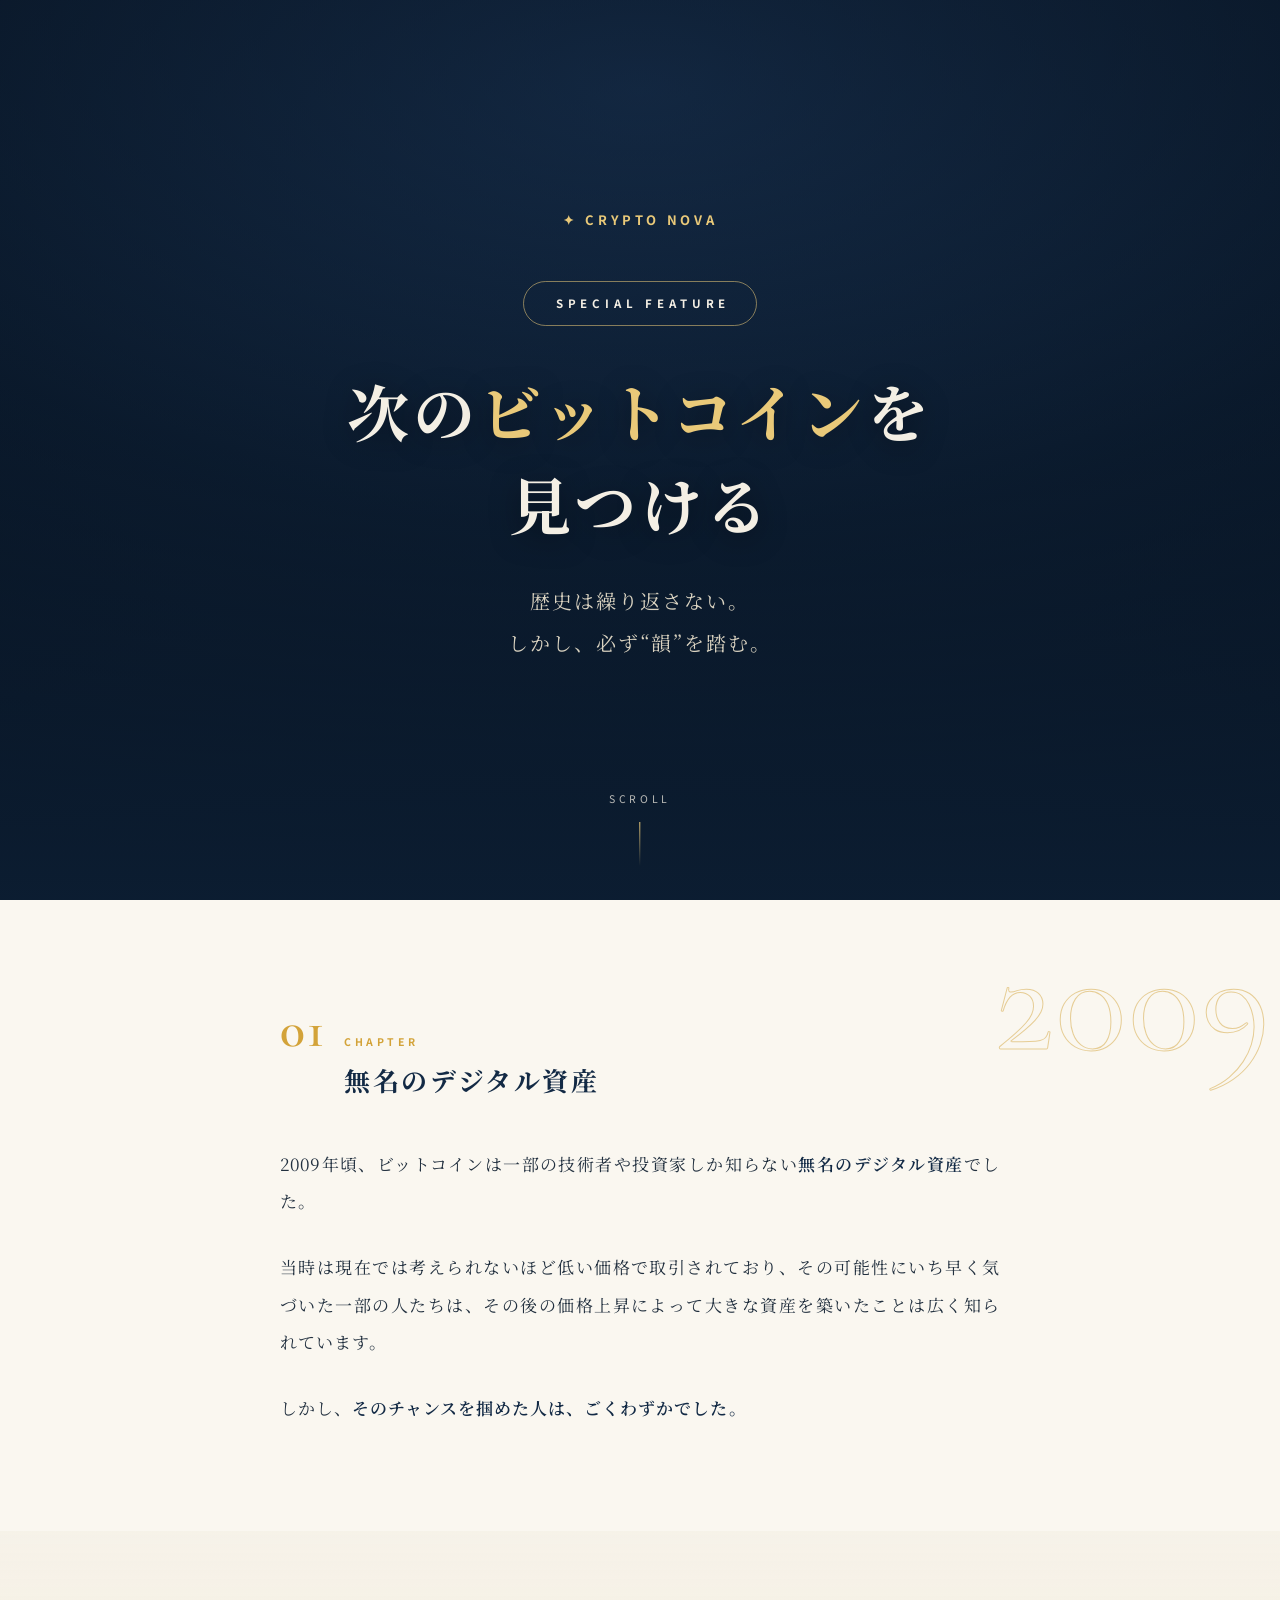
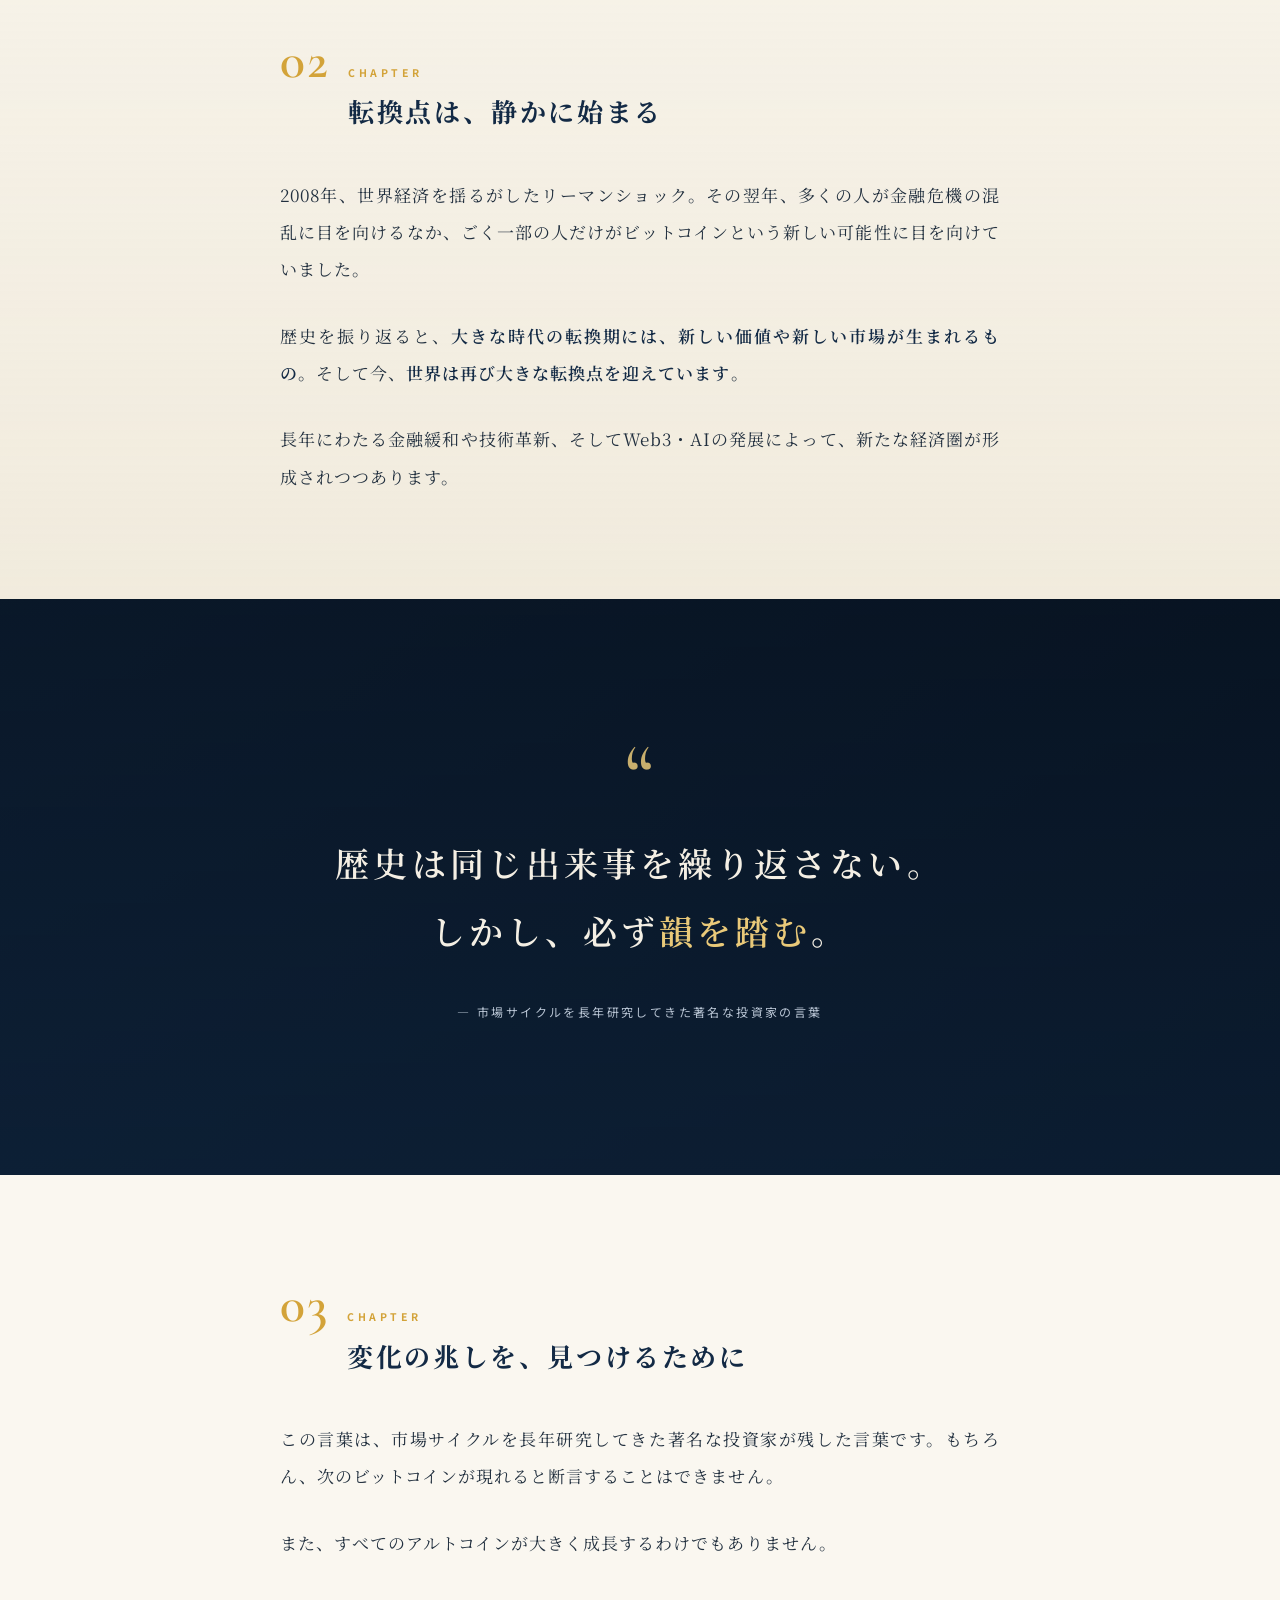
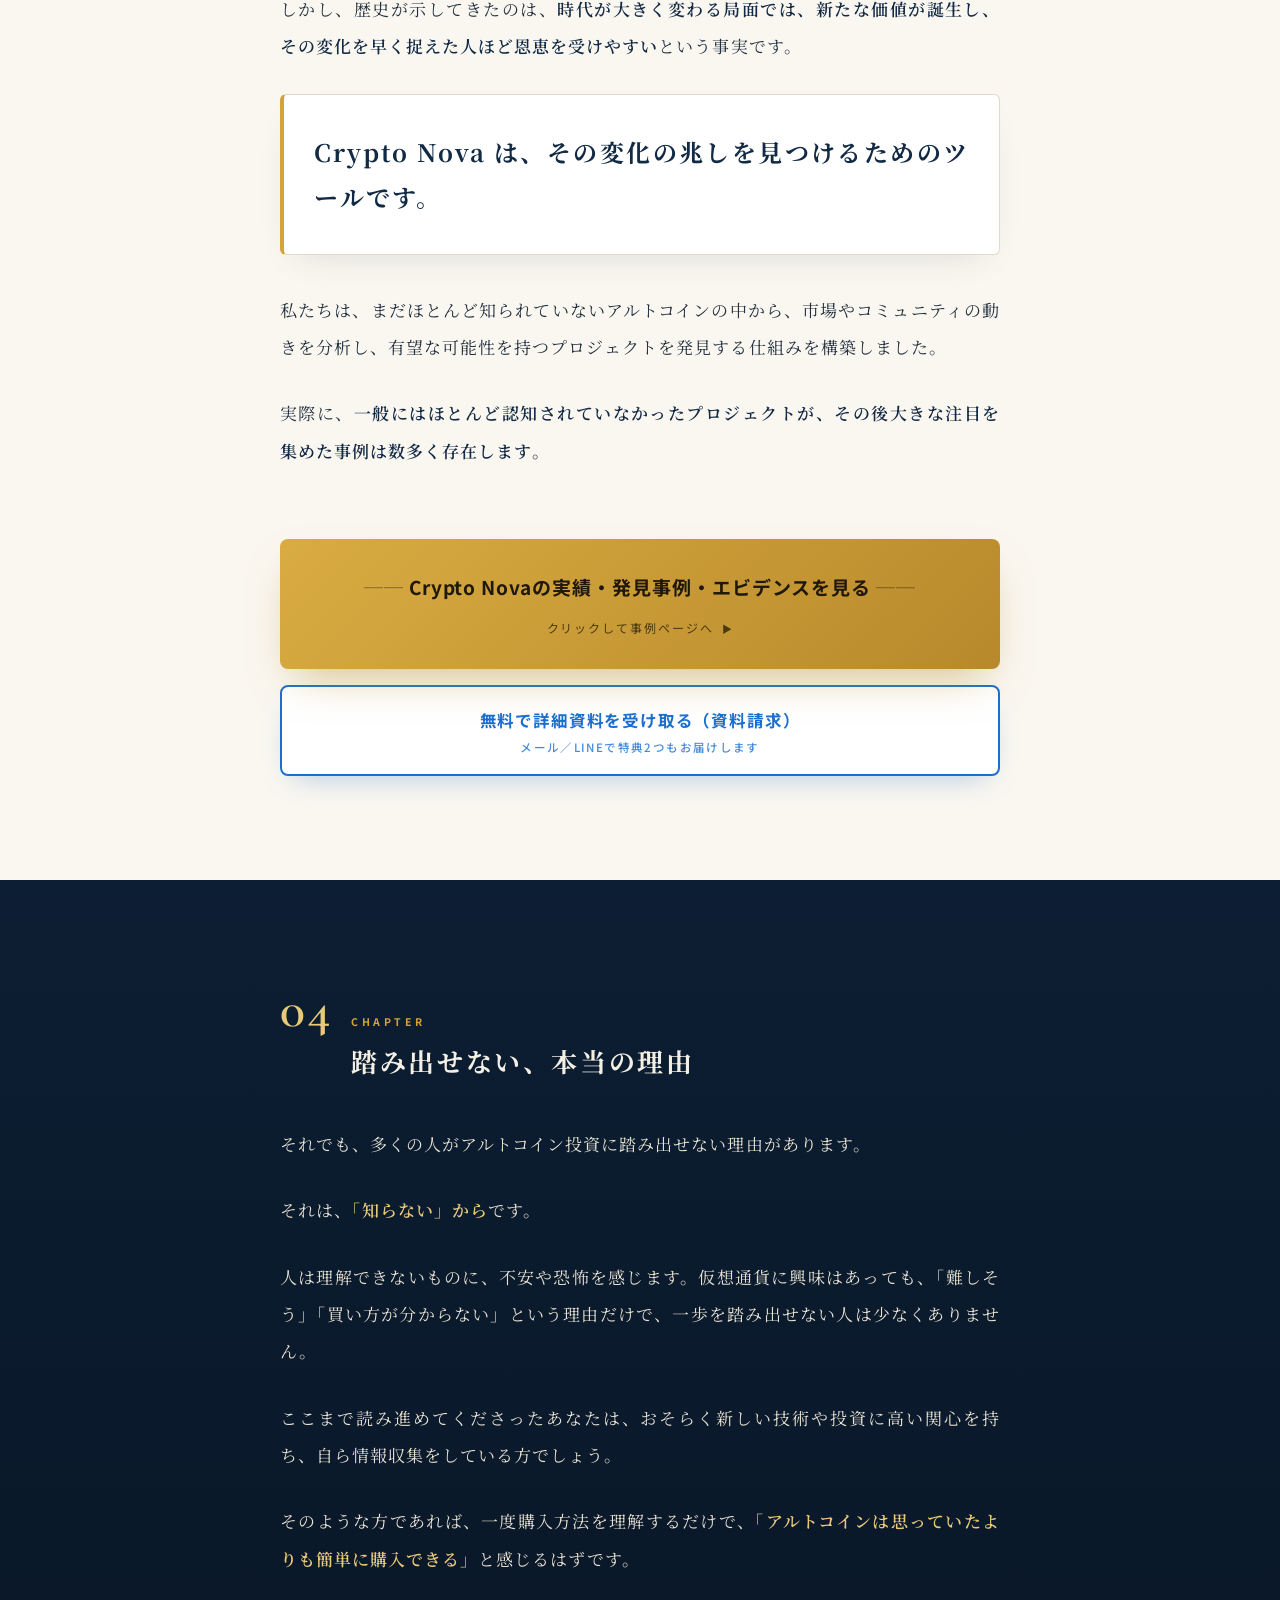
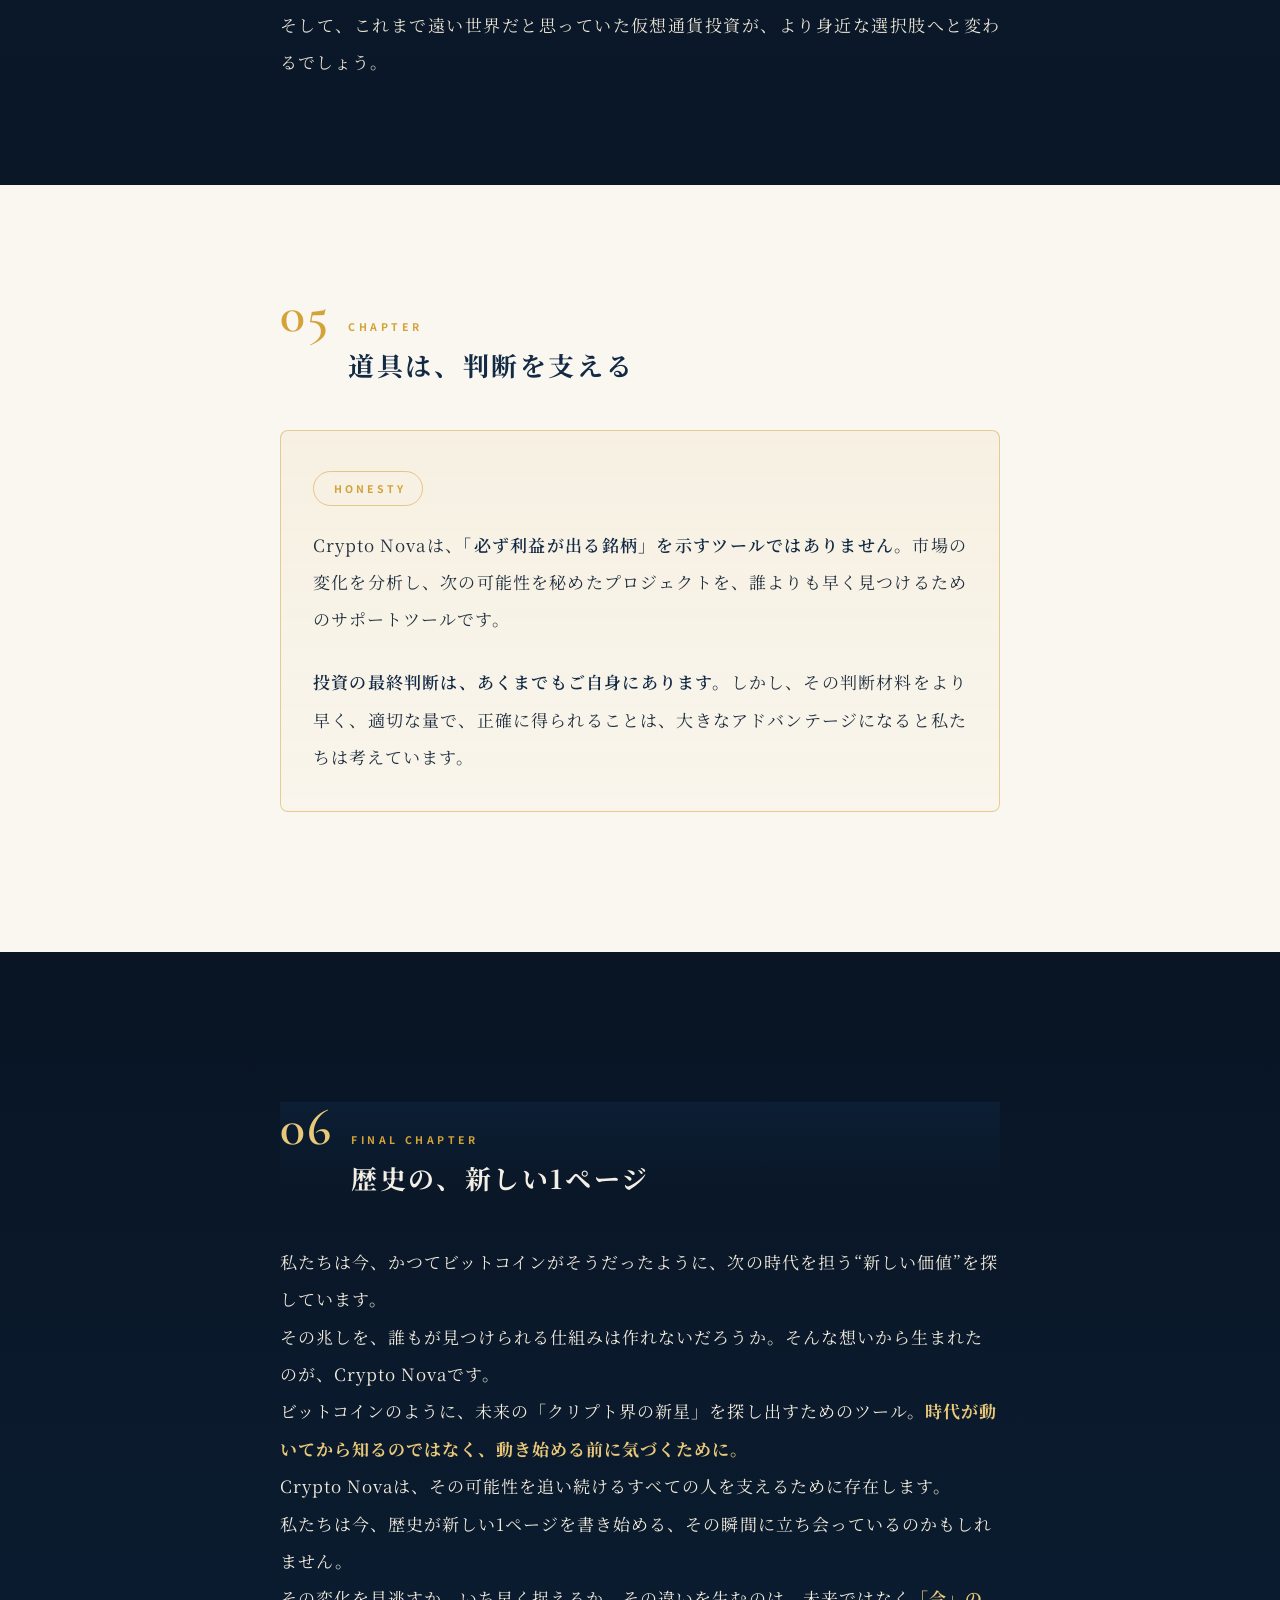
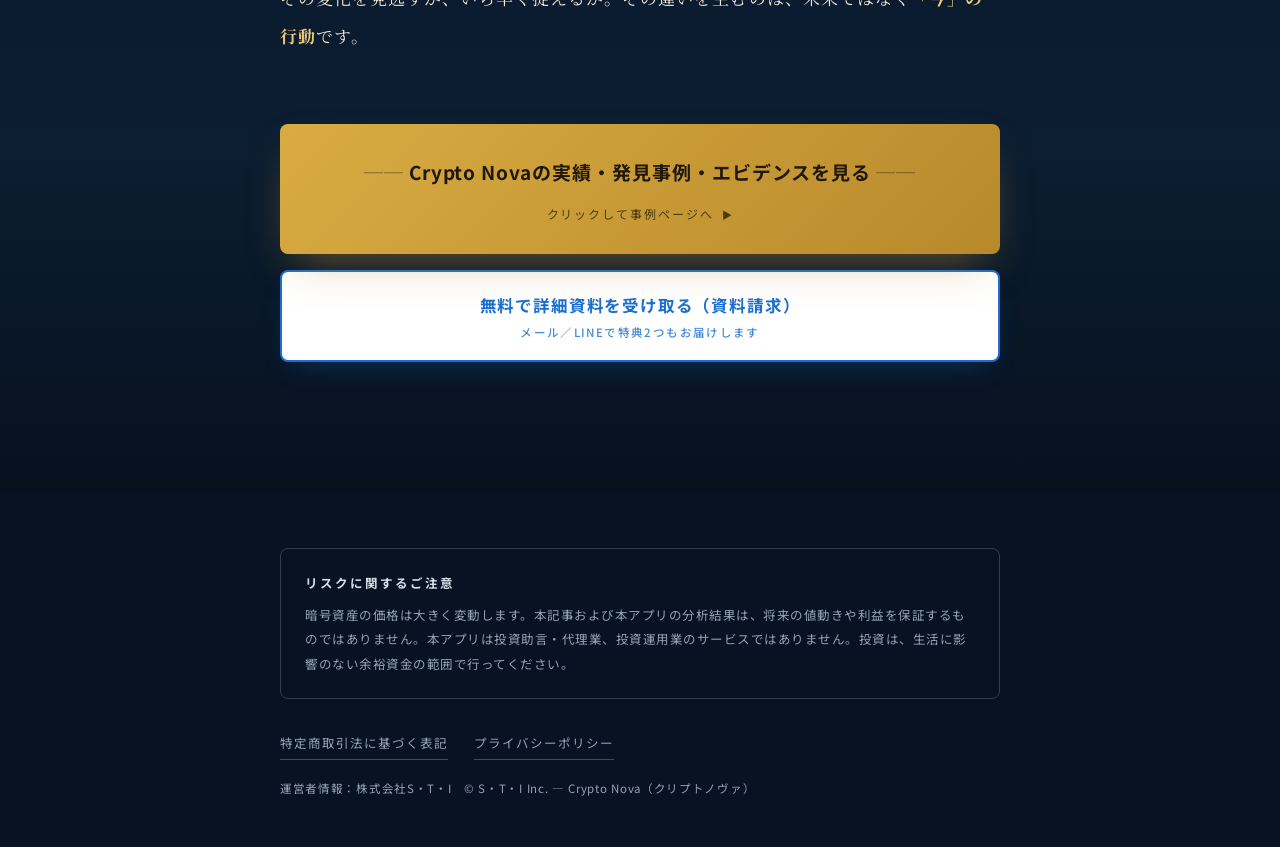
==== commit 3d3da205: "article2: スマホの読みやすさ向上のため段落を細かく分割（2〜3文ごと）" ====
--- a/article2.html
+++ b/article2.html
@@ -124,7 +124,7 @@
 /* ============ 本文ブロック ============ */
 .block{ position:relative; padding:104px 24px; }
 .block-in{ max-width:720px; margin:0 auto; position:relative; z-index:2; }
-.block p{ margin-bottom:2.1em; text-align:justify; }
+.block p{ margin-bottom:1.7em; text-align:justify; }
 .block p:last-child{ margin-bottom:0; }
 .block p b{ font-weight:600; color:var(--navy); }
 
@@ -250,6 +250,8 @@
   border:1px solid rgba(211,163,57,.5); border-radius:8px;
   background:linear-gradient(180deg, rgba(211,163,57,.07), rgba(211,163,57,.02));
 }
+.honest p{ margin-bottom:1.5em; }
+.honest p:last-child{ margin-bottom:0; }
 .honest .h-tag{
   display:inline-block; font-family:var(--sans); font-size:10.5px; font-weight:700;
   letter-spacing:.3em; color:var(--gold); border:1px solid rgba(211,163,57,.55);
@@ -324,7 +326,8 @@
       </div>
     </div>
     <p class="rv">2009年頃、ビットコインは一部の技術者や投資家しか知らない<b>無名のデジタル資産</b>でした。</p>
-    <p class="rv">当時は現在では考えられないほど低い価格で取引されており、その可能性にいち早く気づいた一部の人たちは、その後の価格上昇によって大きな資産を築いたことは広く知られています。しかし、<b>そのチャンスを掴めた人は、ごくわずかでした。</b></p>
+    <p class="rv">当時は現在では考えられないほど低い価格で取引されており、その可能性にいち早く気づいた一部の人たちは、その後の価格上昇によって大きな資産を築いたことは広く知られています。</p>
+    <p class="rv">しかし、<b>そのチャンスを掴めた人は、ごくわずかでした。</b></p>
   </div>
 </section>
 
@@ -338,7 +341,8 @@
         <p class="ch-ttl">転換点は、静かに始まる</p>
       </div>
     </div>
-    <p class="rv">2008年、世界経済を揺るがしたリーマンショック。その翌年、多くの人が金融危機の混乱に目を向けるなか、ごく一部の人だけがビットコインという新しい可能性に目を向けていました。歴史を振り返ると、<b>大きな時代の転換期には、新しい価値や新しい市場が生まれるもの</b>。そして今、<b>世界は再び大きな転換点を迎えています</b>。</p>
+    <p class="rv">2008年、世界経済を揺るがしたリーマンショック。その翌年、多くの人が金融危機の混乱に目を向けるなか、ごく一部の人だけがビットコインという新しい可能性に目を向けていました。</p>
+    <p class="rv">歴史を振り返ると、<b>大きな時代の転換期には、新しい価値や新しい市場が生まれるもの</b>。そして今、<b>世界は再び大きな転換点を迎えています</b>。</p>
     <p class="rv">長年にわたる金融緩和や技術革新、そしてWeb3・AIの発展によって、新たな経済圏が形成されつつあります。</p>
   </div>
 </section>
@@ -360,12 +364,14 @@
         <p class="ch-ttl">変化の兆しを、見つけるために</p>
       </div>
     </div>
-    <p class="rv">この言葉は、市場サイクルを長年研究してきた著名な投資家が残した言葉です。もちろん、次のビットコインが現れると断言することはできません。また、すべてのアルトコインが大きく成長するわけでもありません。しかし、歴史が示してきたのは、<b>時代が大きく変わる局面では、新たな価値が誕生し、その変化を早く捉えた人ほど恩恵を受けやすい</b>という事実です。</p>
+    <p class="rv">この言葉は、市場サイクルを長年研究してきた著名な投資家が残した言葉です。もちろん、次のビットコインが現れると断言することはできません。</p>
+    <p class="rv">また、すべてのアルトコインが大きく成長するわけでもありません。</p>
+    <p class="rv">しかし、歴史が示してきたのは、<b>時代が大きく変わる局面では、新たな価値が誕生し、その変化を早く捉えた人ほど恩恵を受けやすい</b>という事実です。</p>
     <div class="callout rv">
       <p class="co-big">Crypto Nova は、その変化の兆しを見つけるためのツールです。</p>
     </div>
-    <p class="rv">私たちは、まだほとんど知られていないアルトコインの中から、市場やコミュニティの動きを分析し、有望な可能性を持つプロジェクトを発見する仕組みを構築しました。<br>
-    実際に、<b>一般にはほとんど認知されていなかったプロジェクトが、その後大きな注目を集めた事例は数多く存在します</b>。</p>
+    <p class="rv">私たちは、まだほとんど知られていないアルトコインの中から、市場やコミュニティの動きを分析し、有望な可能性を持つプロジェクトを発見する仕組みを構築しました。</p>
+    <p class="rv">実際に、<b>一般にはほとんど認知されていなかったプロジェクトが、その後大きな注目を集めた事例は数多く存在します</b>。</p>
 
     <div class="evi rv">
       <a href="https://cryptonova.jp/evidence-info/index.html#results">
@@ -389,10 +395,12 @@
         <p class="ch-ttl">踏み出せない、本当の理由</p>
       </div>
     </div>
-    <p class="rv">それでも、多くの人がアルトコイン投資に踏み出せない理由があります。<br>
-    それは、<b>「知らない」から</b>です。<br>
-    人は理解できないものに、不安や恐怖を感じます。仮想通貨に興味はあっても、「難しそう」「買い方が分からない」という理由だけで、一歩を踏み出せない人は少なくありません。</p>
-    <p class="rv">ここまで読み進めてくださったあなたは、おそらく新しい技術や投資に高い関心を持ち、自ら情報収集をしている方でしょう。そのような方であれば、一度購入方法を理解するだけで、<b>「アルトコインは思っていたよりも簡単に購入できる」</b>と感じるはずです。そして、これまで遠い世界だと思っていた仮想通貨投資が、より身近な選択肢へと変わるでしょう。</p>
+    <p class="rv">それでも、多くの人がアルトコイン投資に踏み出せない理由があります。</p>
+    <p class="rv">それは、<b>「知らない」から</b>です。</p>
+    <p class="rv">人は理解できないものに、不安や恐怖を感じます。仮想通貨に興味はあっても、「難しそう」「買い方が分からない」という理由だけで、一歩を踏み出せない人は少なくありません。</p>
+    <p class="rv">ここまで読み進めてくださったあなたは、おそらく新しい技術や投資に高い関心を持ち、自ら情報収集をしている方でしょう。</p>
+    <p class="rv">そのような方であれば、一度購入方法を理解するだけで、<b>「アルトコインは思っていたよりも簡単に購入できる」</b>と感じるはずです。</p>
+    <p class="rv">そして、これまで遠い世界だと思っていた仮想通貨投資が、より身近な選択肢へと変わるでしょう。</p>
   </div>
 </section>
 
@@ -408,7 +416,8 @@
     </div>
     <div class="honest rv">
       <span class="h-tag">HONESTY</span>
-      <p>Crypto Novaは、<b>「必ず利益が出る銘柄」を示すツールではありません</b>。市場の変化を分析し、次の可能性を秘めたプロジェクトを、誰よりも早く見つけるためのサポートツールです。<b>投資の最終判断は、あくまでもご自身にあります。</b>しかし、その判断材料をより早く、適切な量で、正確に得られることは、大きなアドバンテージになると私たちは考えています。</p>
+      <p>Crypto Novaは、<b>「必ず利益が出る銘柄」を示すツールではありません</b>。市場の変化を分析し、次の可能性を秘めたプロジェクトを、誰よりも早く見つけるためのサポートツールです。</p>
+      <p><b>投資の最終判断は、あくまでもご自身にあります。</b>しかし、その判断材料をより早く、適切な量で、正確に得られることは、大きなアドバンテージになると私たちは考えています。</p>
     </div>
   </div>
 </section>
@@ -423,8 +432,12 @@
         <p class="ch-ttl">歴史の、新しい1ページ</p>
       </div>
     </div>
-    <p class="rv">私たちは今、かつてビットコインがそうだったように、次の時代を担う“新しい価値”を探しています。その兆しを、誰もが見つけられる仕組みは作れないだろうか。そんな想いから生まれたのが、Crypto Novaです。ビットコインのように、未来の「クリプト界の新星」を探し出すためのツール。<b>時代が動いてから知るのではなく、動き始める前に気づくために。</b>Crypto Novaは、その可能性を追い続けるすべての人を支えるために存在します。</p>
-    <p class="rv">私たちは今、歴史が新しい1ページを書き始める、その瞬間に立ち会っているのかもしれません。その変化を見逃すか、いち早く捉えるか。その違いを生むのは、未来ではなく<b>「今」の行動</b>です。</p>
+    <p class="rv">私たちは今、かつてビットコインがそうだったように、次の時代を担う“新しい価値”を探しています。</p>
+    <p class="rv">その兆しを、誰もが見つけられる仕組みは作れないだろうか。そんな想いから生まれたのが、Crypto Novaです。</p>
+    <p class="rv">ビットコインのように、未来の「クリプト界の新星」を探し出すためのツール。<b>時代が動いてから知るのではなく、動き始める前に気づくために。</b></p>
+    <p class="rv">Crypto Novaは、その可能性を追い続けるすべての人を支えるために存在します。</p>
+    <p class="rv">私たちは今、歴史が新しい1ページを書き始める、その瞬間に立ち会っているのかもしれません。</p>
+    <p class="rv">その変化を見逃すか、いち早く捉えるか。その違いを生むのは、未来ではなく<b>「今」の行動</b>です。</p>
 
     <div class="evi rv">
       <a href="https://cryptonova.jp/evidence-info/index.html#results">
